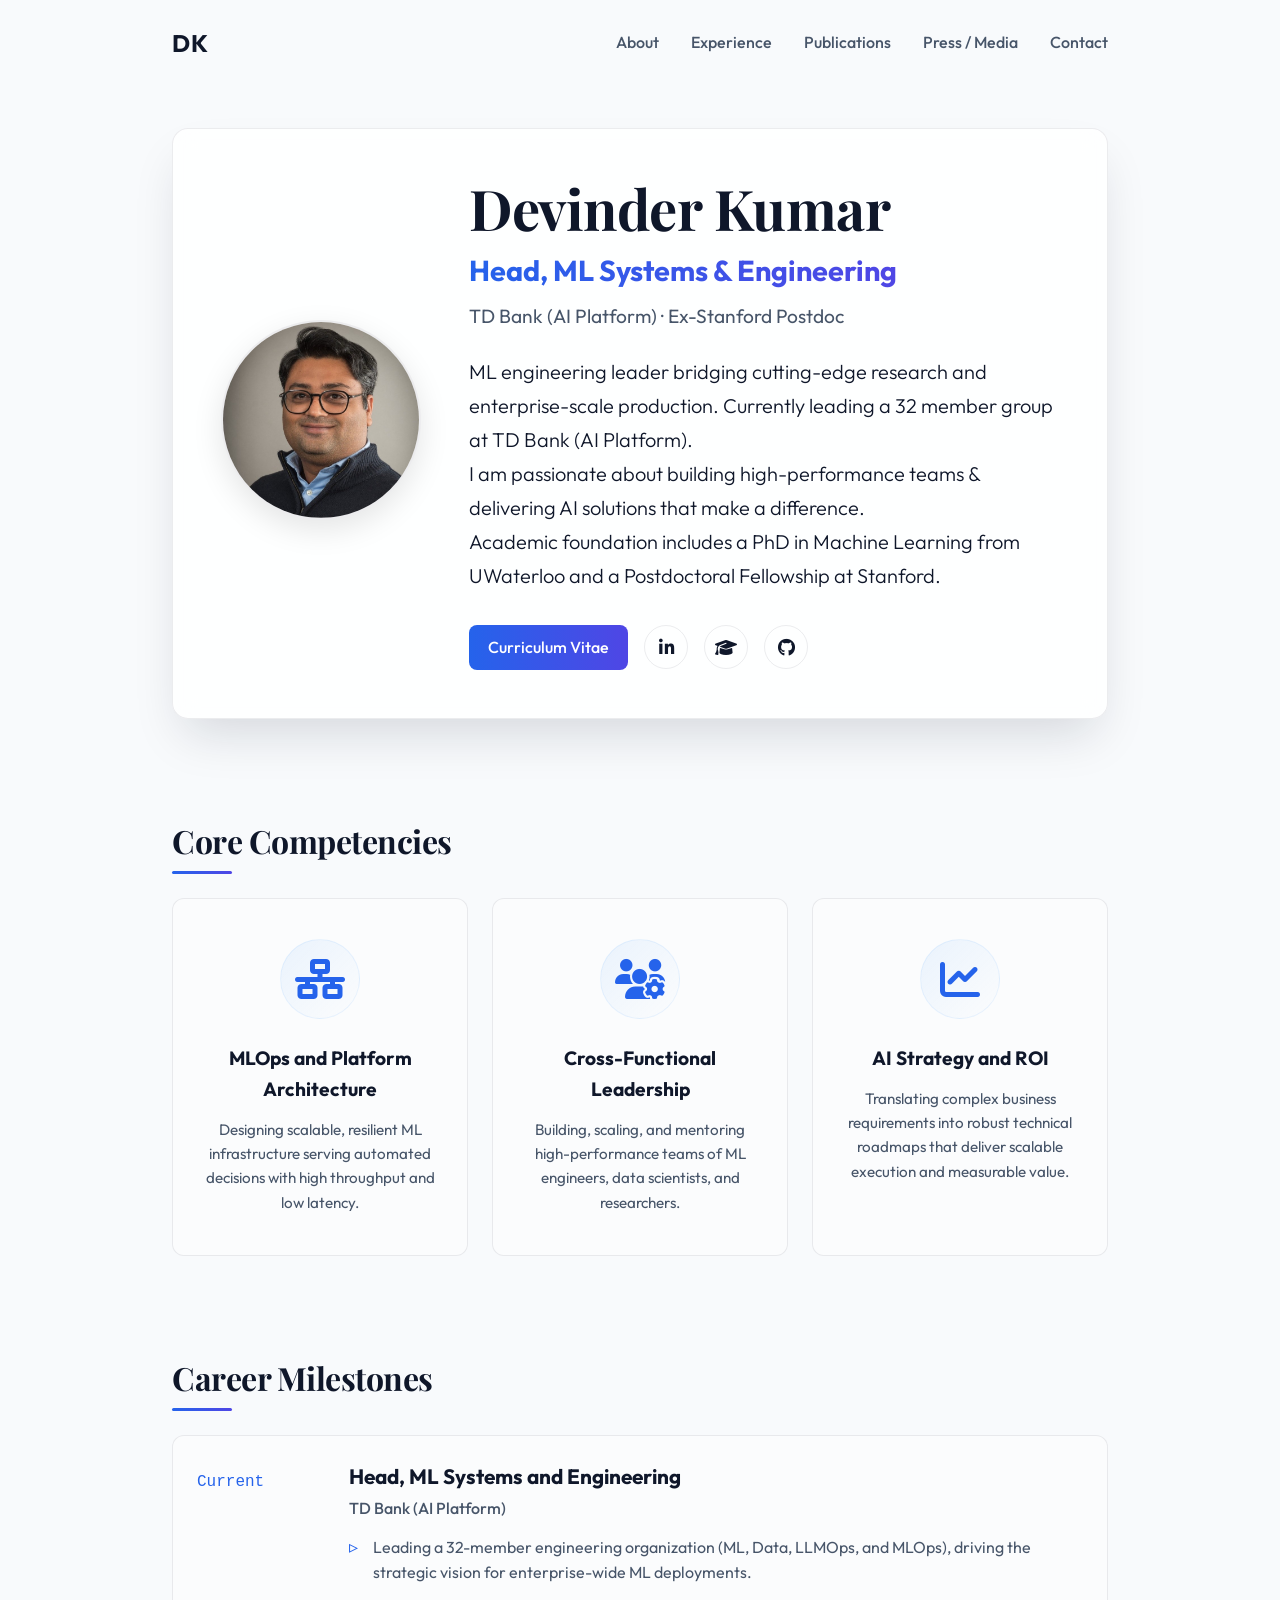
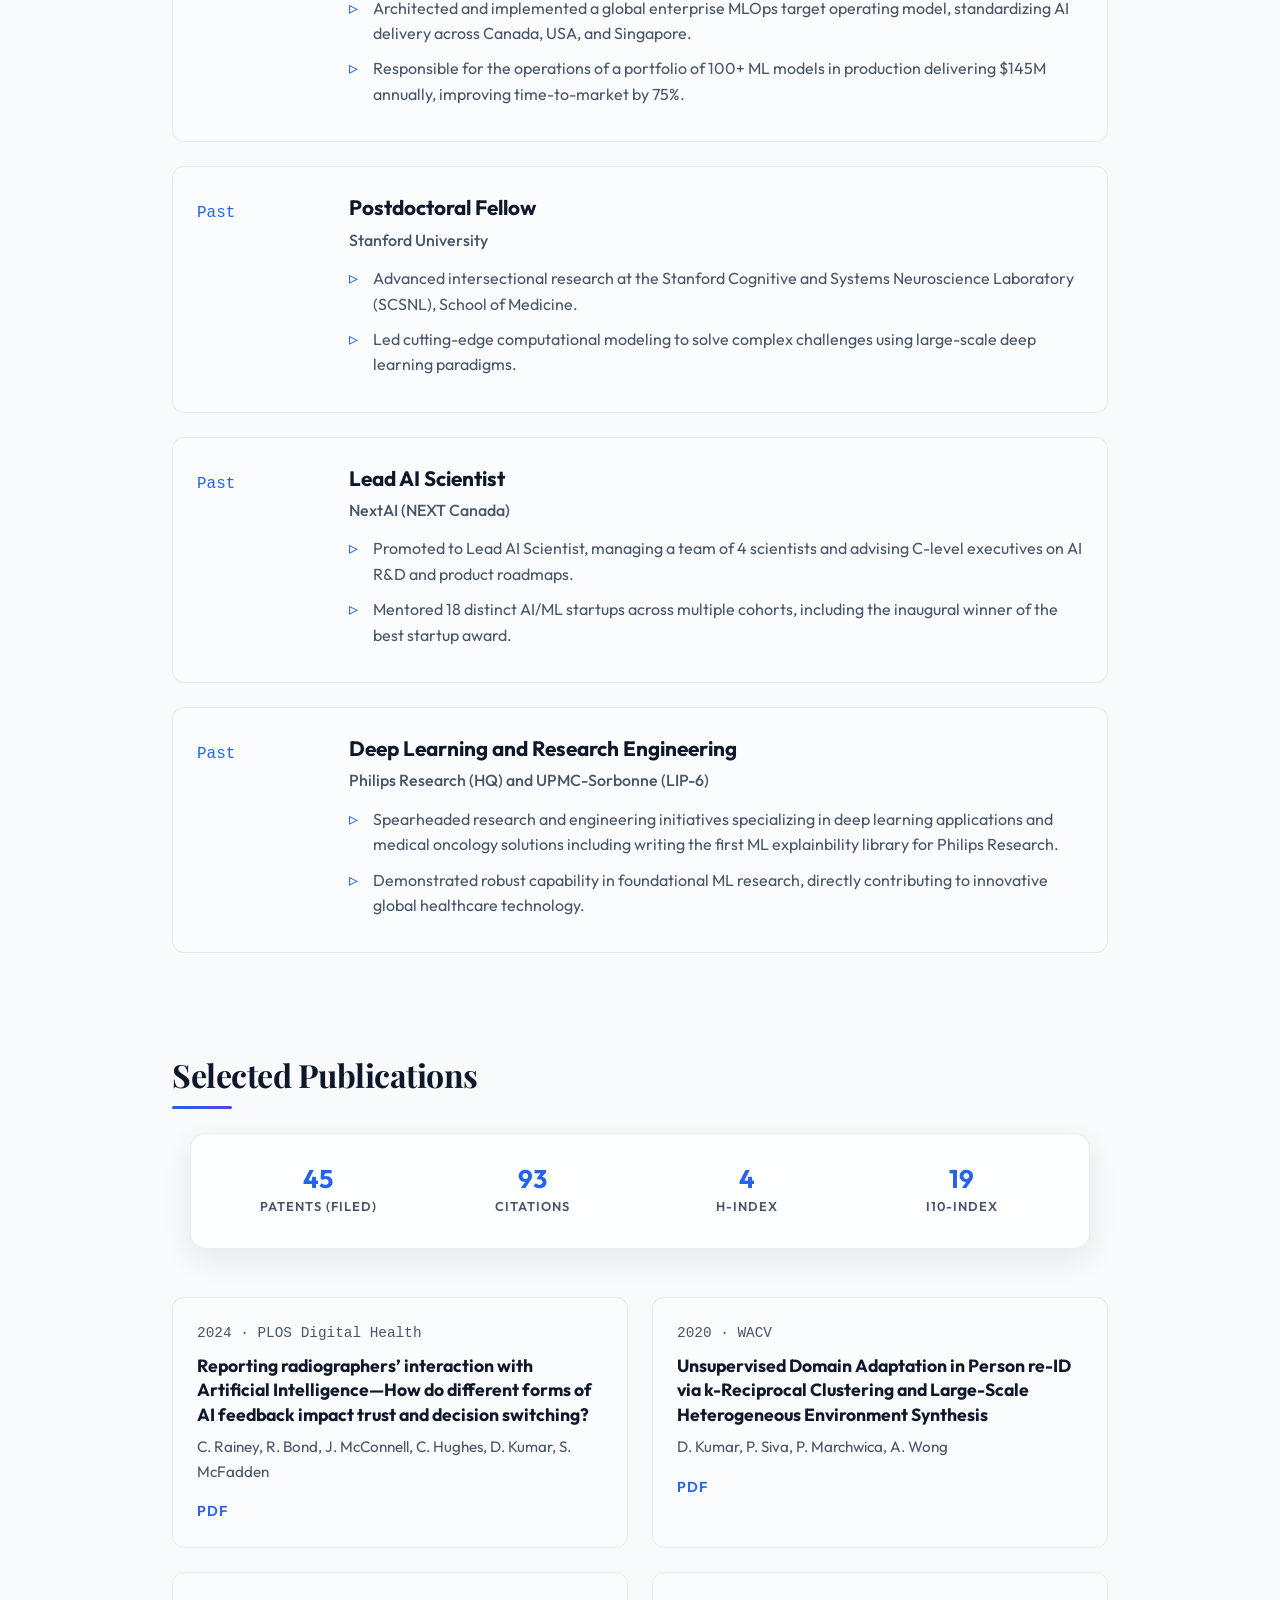
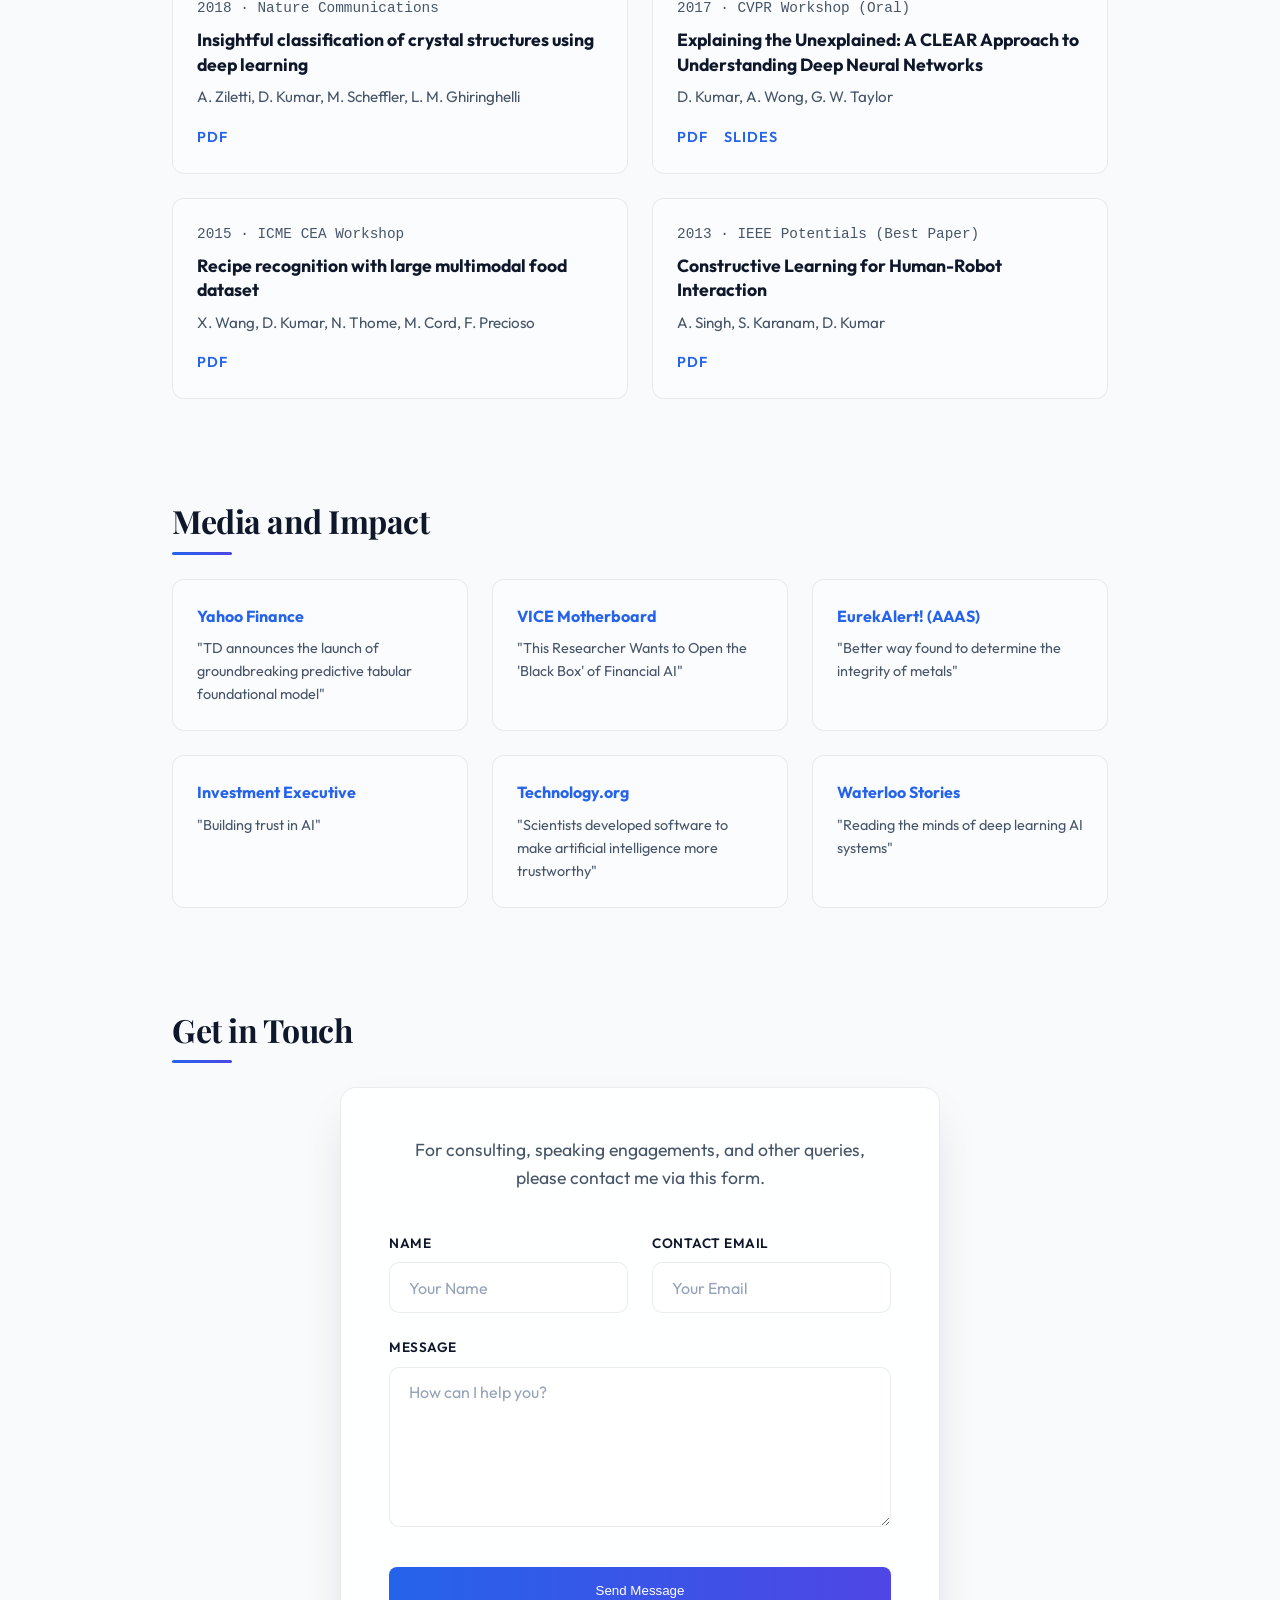
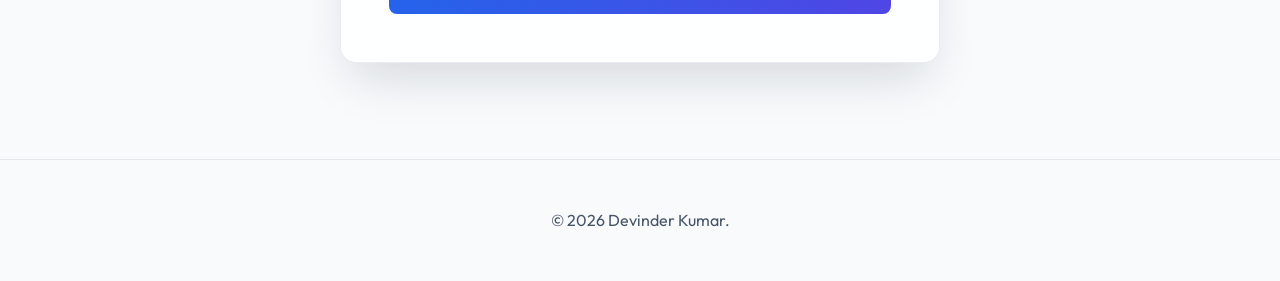
==== index.html @ f3818bca "Automated: Update Google Scholar citations" ====
<!DOCTYPE html>
<html lang="en">

<head>
    <meta charset="utf-8">
    <meta name="viewport" content="width=device-width, initial-scale=1.0">
    <meta http-equiv="Content-Security-Policy" content="upgrade-insecure-requests">
    <meta http-equiv="X-XSS-Protection" content="1; mode=block">
    <meta http-equiv="Strict-Transport-Security" content="max-age=31536000; includeSubDomains; preload">
    <meta http-equiv="X-Content-Type-Options" content="nosniff">

    <title>Devinder Kumar | Head of ML Systems and Engineering</title>
    <meta name="description"
        content="Portfolio of Devinder Kumar, Head of ML Systems and Engineering at TD Bank (AI Platform) and former Stanford Postdoctoral Fellow. Expertise in Deep Learning and Explainable AI.">

    <!-- OpenGraph/SEO -->
    <meta property="og:title" content="Devinder Kumar | AI and ML Systems Executive">
    <meta property="og:description"
        content="Portfolio of Devinder Kumar, Head of ML Systems & Engineering at TD Bank (Layer6).">
    <meta property="og:type" content="website">

    <link rel="preconnect" href="https://fonts.googleapis.com">
    <link rel="preconnect" href="https://fonts.gstatic.com" crossorigin>
    <link
        href="https://fonts.googleapis.com/css2?family=Outfit:wght@300;400;500;600;700&family=Playfair+Display:wght@600;700&display=swap"
        rel="stylesheet">
    <link rel="stylesheet" href="https://cdnjs.cloudflare.com/ajax/libs/font-awesome/6.5.1/css/all.min.css">
    <link rel="stylesheet" href="css/base.css">
    <link rel="shortcut icon" href="favicon.ico">
</head>

<body>
    <nav class="navbar">
        <div class="nav-container">
            <a href="#about" class="nav-logo">DK</a>
            <ul class="nav-links">
                <li><a href="#about">About</a></li>
                <li><a href="#experience">Experience</a></li>
                <li><a href="#publications">Publications</a></li>
                <li><a href="#press">Press / Media</a></li>
                <li><a href="#contact">Contact</a></li>
            </ul>
        </div>
    </nav>

    <main>
        <!-- Hero Section -->
        <section id="about" class="hero-section glass-panel fade-in-up">
            <div class="hero-content">
                <div class="profile-wrapper">
                    <img src="profile_pic.jpeg" alt="Devinder Kumar" class="profile-img">
                </div>
                <div class="hero-text">
                    <h1 class="serif-heading">Devinder Kumar</h1>
                    <h2 class="gradient-text">Head, ML Systems & Engineering</h2>
                    <h3>TD Bank (AI Platform) &middot; Ex-Stanford Postdoc</h3>
                    <p class="bio executive-summary">
                        ML engineering leader bridging cutting-edge research and enterprise-scale production. Currently
                        leading a 32 member group at TD Bank (AI Platform).
                        <br> I am passionate about building high-performance teams & delivering AI solutions that make a
                        difference.
                        <br>
                        Academic foundation includes a PhD in Machine Learning from UWaterloo and a
                        Postdoctoral Fellowship at Stanford.
                    </p>
                    <div class="social-links">
                        <a href="#" onclick="openModal(event)" class="btn btn-primary">Curriculum Vitae</a>
                        <a href="https://www.linkedin.com/in/kumardevinder/" target="_blank"
                            class="btn btn-outline btn-icon" title="LinkedIn" aria-label="LinkedIn">
                            <i class="fab fa-linkedin-in"></i>
                        </a>
                        <a href="https://scholar.google.ca/citations?user=sLVsbB0AAAAJ&hl=en" target="_blank"
                            class="btn btn-outline btn-icon" title="Google Scholar" aria-label="Google Scholar">
                            <i class="fas fa-graduation-cap"></i>
                        </a>
                        <a href="https://github.com/dev4488/" target="_blank" class="btn btn-outline btn-icon"
                            title="GitHub" aria-label="GitHub">
                            <i class="fab fa-github"></i>
                        </a>
                    </div>
                </div>
            </div>
        </section>

        <!-- Core Competencies -->
        <section id="competencies" class="section fade-in-up">
            <h2 class="section-title serif-heading">Core Competencies</h2>
            <div class="competencies-grid">
                <div class="comp-card glass-card hover-lift">
                    <i class="fas fa-network-wired comp-icon"></i>
                    <h3>MLOps and Platform Architecture</h3>
                    <p>Designing scalable, resilient ML infrastructure serving automated decisions with high throughput
                        and low latency.</p>
                </div>
                <div class="comp-card glass-card hover-lift">
                    <i class="fas fa-users-cog comp-icon"></i>
                    <h3>Cross-Functional Leadership</h3>
                    <p>Building, scaling, and mentoring high-performance teams of ML engineers, data scientists, and
                        researchers.</p>
                </div>
                <div class="comp-card glass-card hover-lift">
                    <i class="fas fa-chart-line comp-icon"></i>
                    <h3>AI Strategy and ROI</h3>
                    <p>Translating complex business requirements into robust technical roadmaps that deliver scalable
                        execution and measurable value.</p>
                </div>
            </div>
        </section>

        <!-- Experience -->
        <section id="experience" class="section fade-in-up">
            <h2 class="section-title serif-heading">Career Milestones</h2>
            <div class="timeline">
                <div class="timeline-item glass-card">
                    <div class="timeline-meta">
                        <span class="timeline-date">Current</span>
                    </div>
                    <div class="timeline-content">
                        <h3>Head, ML Systems and Engineering</h3>
                        <h4 class="company-name">TD Bank (AI Platform)</h4>
                        <ul class="impact-list">
                            <li>Leading a 32-member engineering organization (ML, Data, LLMOps, and MLOps), driving the
                                strategic vision for enterprise-wide ML deployments.</li>
                            <li>Architected and implemented a global enterprise MLOps target operating model,
                                standardizing AI delivery across Canada, USA, and Singapore.</li>
                            <li>Responsible for the operations of a portfolio of 100+ ML models in production delivering
                                $145M annually, improving time-to-market by 75%.</li>
                        </ul>
                    </div>
                </div>

                <div class="timeline-item glass-card">
                    <div class="timeline-meta">
                        <span class="timeline-date">Past</span>
                    </div>
                    <div class="timeline-content">
                        <h3>Postdoctoral Fellow</h3>
                        <h4 class="company-name">Stanford University</h4>
                        <ul class="impact-list">
                            <li>Advanced intersectional research at the Stanford Cognitive and Systems Neuroscience
                                Laboratory (SCSNL), School of Medicine.</li>
                            <li>Led cutting-edge computational modeling to solve complex challenges using large-scale
                                deep learning paradigms.</li>
                        </ul>
                    </div>
                </div>

                <div class="timeline-item glass-card">
                    <div class="timeline-meta">
                        <span class="timeline-date">Past</span>
                    </div>
                    <div class="timeline-content">
                        <h3>Lead AI Scientist</h3>
                        <h4 class="company-name">NextAI (NEXT Canada)</h4>
                        <ul class="impact-list">
                            <li>Promoted to Lead AI Scientist, managing a team of 4 scientists and advising C-level
                                executives on AI R&D and product roadmaps.</li>
                            <li>Mentored 18 distinct AI/ML startups across multiple cohorts, including the inaugural
                                winner of the best startup award.</li>
                        </ul>
                    </div>
                </div>

                <div class="timeline-item glass-card">
                    <div class="timeline-meta">
                        <span class="timeline-date">Past</span>
                    </div>
                    <div class="timeline-content">
                        <h3>Deep Learning and Research Engineering</h3>
                        <h4 class="company-name">Philips Research (HQ) and UPMC-Sorbonne (LIP-6)</h4>
                        <ul class="impact-list">
                            <li>Spearheaded research and engineering initiatives specializing in deep learning
                                applications and medical oncology solutions including writing the first ML explainbility
                                library for Philips Research.</li>
                            <li>Demonstrated robust capability in foundational ML research, directly contributing to
                                innovative global healthcare technology.</li>
                        </ul>
                    </div>
                </div>
            </div>
        </section>

        <!-- Publications -->
        <section id="publications" class="section fade-in-up">
            <h2 class="section-title serif-heading">Selected Publications</h2>
            <div class="metrics-bar">
                <div class="metrics-item">
                    <span class="metrics-value">45</span>
                    <span class="metrics-label">Patents (filed)</span>
                </div>
                <div class="metrics-item">
                    <span id="citation-count" class="metrics-value">93</span>
                    <span class="metrics-label">Citations</span>
                </div>
                <div class="metrics-item">
                    <span id="h-index" class="metrics-value">4</span>
                    <span class="metrics-label">H-index</span>
                </div>
                <div class="metrics-item">
                    <span id="i10-index" class="metrics-value">19</span>
                    <span class="metrics-label">i10-index</span>
                </div>
            </div>
            <div class="grid-container">
                <div class="pub-card glass-card hover-lift">
                    <span class="pub-year">2024 &middot; PLOS Digital Health</span>
                    <h3>Reporting radiographers’ interaction with Artificial Intelligence—How do different forms of AI
                        feedback impact trust and decision switching?</h3>
                    <p class="pub-authors">C. Rainey, R. Bond, J. McConnell, C. Hughes, D. Kumar, S. McFadden</p>
                    <div class="pub-links">
                        <a href="https://journals.plos.org/digitalhealth/article?id=10.1371/journal.pdig.0000560"
                            target="_blank">PDF</a>
                    </div>
                </div>

                <div class="pub-card glass-card hover-lift">
                    <span class="pub-year">2020 &middot; WACV</span>
                    <h3>Unsupervised Domain Adaptation in Person re-ID via k-Reciprocal Clustering and Large-Scale
                        Heterogeneous Environment Synthesis</h3>
                    <p class="pub-authors">D. Kumar, P. Siva, P. Marchwica, A. Wong</p>
                    <div class="pub-links">
                        <a href="https://openaccess.thecvf.com/content_WACV_2020/html/Kumar_Unsupervised_Domain_Adaptation_in_Person_re-ID_via_k-Reciprocal_Clustering_and_WACV_2020_paper.html"
                            target="_blank">PDF</a>
                    </div>
                </div>

                <div class="pub-card glass-card hover-lift">
                    <span class="pub-year">2018 &middot; Nature Communications</span>
                    <h3>Insightful classification of crystal structures using deep learning</h3>
                    <p class="pub-authors">A. Ziletti, D. Kumar, M. Scheffler, L. M. Ghiringhelli</p>
                    <div class="pub-links">
                        <a href="https://www.nature.com/articles/s41467-018-05169-6" target="_blank">PDF</a>
                    </div>
                </div>

                <div class="pub-card glass-card hover-lift">
                    <span class="pub-year">2017 &middot; CVPR Workshop (Oral)</span>
                    <h3>Explaining the Unexplained: A CLEAR Approach to Understanding Deep Neural Networks</h3>
                    <p class="pub-authors">D. Kumar, A. Wong, G. W. Taylor</p>
                    <div class="pub-links">
                        <a href="https://arxiv.org/abs/1704.04133" target="_blank">PDF</a>
                        <a href="https://dev4488.github.io/slides/devinder_kumar_CLEAR_map_ecvw_cvprw_2017.pdf"
                            target="_blank">Slides</a>
                    </div>
                </div>

                <div class="pub-card glass-card hover-lift">
                    <span class="pub-year">2015 &middot; ICME CEA Workshop</span>
                    <h3>Recipe recognition with large multimodal food dataset</h3>
                    <p class="pub-authors">X. Wang, D. Kumar, N. Thome, M. Cord, F. Precioso</p>
                    <div class="pub-links">
                        <a href="https://webia.lip6.fr/~cord/pdfs/publis/CordCooking2015icme.pdf"
                            target="_blank">PDF</a>
                    </div>
                </div>

                <div class="pub-card glass-card hover-lift">
                    <span class="pub-year">2013 &middot; IEEE Potentials (Best Paper)</span>
                    <h3>Constructive Learning for Human-Robot Interaction</h3>
                    <p class="pub-authors">A. Singh, S. Karanam, D. Kumar</p>
                    <div class="pub-links">
                        <a href="https://ieeexplore.ieee.org/xpl/articleDetails.jsp?arnumber=6565461"
                            target="_blank">PDF</a>
                    </div>
                </div>
            </div>
        </section>

        <!-- Press Section -->
        <section id="press" class="section fade-in-up">
            <h2 class="section-title serif-heading">Media and Impact</h2>
            <div class="grid-container press-grid">
                <a href="https://finance.yahoo.com/news/td-announces-launch-groundbreaking-predictive-110000202.html"
                    target="_blank" class="press-card glass-card hover-lift">
                    <h4>Yahoo Finance</h4>
                    <p>"TD announces the launch of groundbreaking predictive tabular foundational model"</p>
                </a>
                <a href="https://www.vice.com/en/article/this-researcher-wants-to-open-the-black-box-of-financial-ai/"
                    target="_blank" class="press-card glass-card hover-lift">
                    <h4>VICE Motherboard</h4>
                    <p>"This Researcher Wants to Open the 'Black Box' of Financial AI"</p>
                </a>
                <a href="https://www.eurekalert.org/news-releases/797577" target="_blank"
                    class="press-card glass-card hover-lift">
                    <h4>EurekAlert! (AAAS)</h4>
                    <p>"Better way found to determine the integrity of metals"</p>
                </a>
                <a href="https://www.investmentexecutive.com/news/industry-news/building-trust-in-ai/" target="_blank"
                    class="press-card glass-card hover-lift">
                    <h4>Investment Executive</h4>
                    <p>"Building trust in AI"</p>
                </a>
                <a href="https://www.technology.org/2017/10/07/scientists-developed-software-to-make-artificial-intelligence-systems-more-trustworthy/"
                    target="_blank" class="press-card glass-card hover-lift">
                    <h4>Technology.org</h4>
                    <p>"Scientists developed software to make artificial intelligence more trustworthy"</p>
                </a>
                <a href="https://uwaterloo.ca/stories/reading-minds-deep-learning-ai-systems" target="_blank"
                    class="press-card glass-card hover-lift">
                    <h4>Waterloo Stories</h4>
                    <p>"Reading the minds of deep learning AI systems"</p>
                </a>
            </div>
        </section>

        <!-- Contact Section -->
        <section id="contact" class="section fade-in-up">
            <h2 class="section-title serif-heading">Get in Touch</h2>
            <div class="contact-container glass-panel">
                <p class="contact-text">
                    For consulting, speaking engagements, and other queries, please contact me via this form.
                </p>
                <form action="https://formspree.io/f/mdaplzyn" method="POST" class="contact-form">
                    <div class="form-row">
                        <div class="form-group">
                            <label for="name">Name</label>
                            <input type="text" id="name" name="name" class="form-control" placeholder="Your Name"
                                required>
                        </div>
                        <div class="form-group">
                            <label for="email">Contact Email</label>
                            <input type="email" id="email" name="_replyto" class="form-control" placeholder="Your Email"
                                required>
                        </div>
                    </div>
                    <div class="form-group">
                        <label for="message">Message</label>
                        <textarea id="message" name="message" class="form-control" placeholder="How can I help you?"
                            required></textarea>
                    </div>
                    <button type="submit" class="btn btn-primary"
                        style="width: 100%; padding: 1rem; margin-top: 1rem;">Send
                        Message</button>
                </form>
            </div>
        </section>
    </main>

    <footer>
        <p>&copy; 2026 Devinder Kumar.</p>
    </footer>

    <!-- Analytics & Scripts -->
    <script>
        (function (i, s, o, g, r, a, m) {
            i['GoogleAnalyticsObject'] = r; i[r] = i[r] || function () {
                (i[r].q = i[r].q || []).push(arguments)
            }, i[r].l = 1 * new Date(); a = s.createElement(o),
                m = s.getElementsByTagName(o)[0]; a.async = 1; a.src = g; m.parentNode.insertBefore(a, m)
        })(window, document, 'script', 'https://www.google-analytics.com/analytics.js', 'ga');
        ga('create', 'UA-46434583-1', 'auto');
        ga('send', 'pageview');
    </script>
    <script>
        // Smooth scroll for nav
        document.querySelectorAll('a[href^="#"]').forEach(anchor => {
            anchor.addEventListener('click', function (e) {
                e.preventDefault();
                const targetElement = document.querySelector(this.getAttribute('href'));
                if (targetElement) {
                    const navHeight = document.querySelector('.navbar').offsetHeight;
                    const elementPosition = targetElement.getBoundingClientRect().top;
                    const offsetPosition = elementPosition + window.scrollY - navHeight - 10;

                    window.scrollTo({
                        top: offsetPosition,
                        behavior: 'smooth'
                    });
                }
            });
        });

        // Add scrolled class to navbar
        window.addEventListener('scroll', () => {
            const nav = document.querySelector('.navbar');
            if (window.scrollY > 50) {
                nav.classList.add('scrolled');
            } else {
                nav.classList.remove('scrolled');
            }
        });

        // Intersection Observer for Scroll Animations
        const observerOptions = {
            root: null,
            rootMargin: '0px',
            threshold: 0.15
        };

        const observer = new IntersectionObserver((entries, observer) => {
            entries.forEach(entry => {
                if (entry.isIntersecting) {
                    entry.target.classList.add('visible');
                    // Optional: remove unobserve if you want it to fade in/out repeatedly
                    observer.unobserve(entry.target);
                }
            });
        }, observerOptions);

        document.querySelectorAll('.fade-in-up').forEach(element => {
            observer.observe(element);
        });
    </script>

    <!-- Password Modal -->
    <div id="cvModal" class="modal">
        <div class="modal-content glass-panel">
            <span class="close-btn" onclick="closeModal()">&times;</span>
            <h3 style="margin-bottom: 1rem; font-size: 1.5rem;">Access Curriculum Vitae</h3>
            <p style="margin-bottom: 1.5rem; color: var(--text-secondary);">For resume password, please contact me.</p>
            <input type="password" id="cvPassword" placeholder="Enter Password" class="modal-input"
                onkeypress="handleEnter(event)">
            <p id="errorMessage" class="error-msg"></p>
            <button onclick="verifyPassword()" class="btn btn-primary" style="width: 100%; margin-top: 1rem;">Unlock
                Resume</button>
        </div>
    </div>

    <script>
        // Modal Logic
        const modal = document.getElementById("cvModal");

        function openModal(e) {
            e.preventDefault();
            modal.style.display = "flex";
            document.getElementById("cvPassword").focus();
        }

        function closeModal() {
            modal.style.display = "none";
            document.getElementById("cvPassword").value = "";
            document.getElementById("errorMessage").style.display = "none";
        }

        window.onclick = function (event) {
            if (event.target == modal) {
                closeModal();
            }
        }

        function handleEnter(e) {
            if (e.key === 'Enter') {
                verifyPassword();
            }
        }

        // Extremely simple client-side SHA-256 implementation
        async function sha256(message) {
            const msgBuffer = new TextEncoder().encode(message);
            const hashBuffer = await crypto.subtle.digest('SHA-256', msgBuffer);
            const hashArray = Array.from(new Uint8Array(hashBuffer));
            return hashArray.map(b => b.toString(16).padStart(2, '0')).join('');
        }

        async function verifyPassword() {
            const input = document.getElementById("cvPassword").value;
            const errorMsg = document.getElementById("errorMessage");

            // Expected Hash computed securely
            const expectedHash = "424c667de527f011ebe6893e5ad2770ed337f6d278c1c20f28f1872b1608a0ac";
            const inputHash = await sha256(input);

            if (inputHash === expectedHash) {
                errorMsg.style.display = "none";
                closeModal();
                window.open("8f7d9a2b4c6e1f3.pdf", "_blank");
            } else {
                errorMsg.innerText = "Incorrect Password. Please try again.";
                errorMsg.style.display = "block";
            }
        }
    </script>
</body>

</html>
---- css/base.css ----
/* 
 * Devinder Kumar - 2026 Modern Portfolio CSS
 * Theme: Executive Dark Mode / Glassmorphism
 */

:root {
    --bg-color: #f8fafc;
    --bg-secondary: #ffffff;
    --text-primary: #0f172a;
    --text-secondary: #475569;
    --accent-color: #2563eb;
    --accent-hover: #1d4ed8;
    --gradient-start: #2563eb;
    --gradient-end: #4f46e5;
    --glass-bg: rgba(255, 255, 255, 0.85);
    --glass-border: rgba(15, 23, 42, 0.08);
    --font-family: 'Outfit', -apple-system, BlinkMacSystemFont, "Segoe UI", Roboto, sans-serif;
    --font-serif: 'Playfair Display', Georgia, serif;
    --max-width: 1000px;
}

* {
    margin: 0;
    padding: 0;
    box-sizing: border-box;
}

html {
    scroll-behavior: smooth;
    scroll-padding-top: 100px;
}

body {
    background-color: var(--bg-color);
    color: var(--text-primary);
    font-family: var(--font-family);
    line-height: 1.6;
    overflow-x: hidden;
}

a {
    color: var(--accent-color);
    text-decoration: none;
    transition: color 0.3s ease;
}

a:hover {
    color: var(--accent-hover);
}

/* Navbar */
.navbar {
    position: fixed;
    top: 0;
    width: 100%;
    z-index: 1000;
    padding: 1.5rem 0;
    transition: all 0.3s ease;
    background: transparent;
}

.navbar.scrolled {
    background: var(--glass-bg);
    backdrop-filter: blur(10px);
    -webkit-backdrop-filter: blur(10px);
    border-bottom: 1px solid var(--glass-border);
    padding: 1rem 0;
}

.nav-container {
    max-width: var(--max-width);
    margin: 0 auto;
    padding: 0 2rem;
    display: flex;
    justify-content: space-between;
    align-items: center;
}

.nav-logo {
    font-size: 1.5rem;
    font-weight: 700;
    color: var(--text-primary);
    letter-spacing: 1px;
}

.nav-links {
    list-style: none;
    display: flex;
    gap: 2rem;
}

.nav-links a {
    color: var(--text-secondary);
    font-weight: 500;
}

.nav-links a:hover {
    color: var(--text-primary);
}

/* Main Layout */
main {
    max-width: var(--max-width);
    margin: 0 auto;
    padding: 0 2rem;
}

/* Utility Classes */
.glass-panel {
    background: var(--glass-bg);
    backdrop-filter: blur(12px);
    border: 1px solid var(--glass-border);
    border-radius: 16px;
    padding: 3rem;
}

.glass-card {
    background: rgba(15, 23, 42, 0.03);
    border: 1px solid var(--glass-border);
    border-radius: 12px;
    padding: 1.5rem;
    transition: transform 0.3s ease, border-color 0.3s ease, background 0.3s ease;
}

.hover-lift:hover {
    transform: translateY(-5px);
    border-color: rgba(15, 23, 42, 0.15);
    background: rgba(15, 23, 42, 0.05);
}

.gradient-text {
    background: linear-gradient(90deg, var(--gradient-start), var(--gradient-end));
    -webkit-background-clip: text;
    background-clip: text;
    -webkit-text-fill-color: transparent;
    display: inline-block;
}

/* Hero Section */
.hero-section {
    margin-top: 8rem;
    margin-bottom: 6rem;
}

.hero-content {
    display: flex;
    align-items: center;
    gap: 3rem;
}

.profile-wrapper {
    flex-shrink: 0;
}

.profile-img {
    width: 200px;
    height: 200px;
    border-radius: 50%;
    object-fit: contain;
    border: 2px solid var(--glass-border);
    box-shadow: 0 10px 30px rgba(0, 0, 0, 0.1);
    background-color: #fff;
}

.hero-text h1 {
    font-size: 3.5rem;
    font-weight: 700;
    margin-bottom: 0.5rem;
    line-height: 1.1;
}

.hero-text h2 {
    font-size: 1.8rem;
    margin-bottom: 0.5rem;
}

.hero-text h3 {
    font-size: 1.2rem;
    color: var(--text-secondary);
    font-weight: 400;
    margin-bottom: 1.5rem;
}

.bio {
    color: var(--text-secondary);
    margin-bottom: 1rem;
    font-size: 1.1rem;
}

/* Buttons */
.social-links {
    margin-top: 2rem;
    display: flex;
    gap: 1rem;
    flex-wrap: wrap;
}

.btn {
    padding: 0.6rem 1.2rem;
    border-radius: 8px;
    font-weight: 500;
    transition: all 0.3s ease;
    cursor: pointer;
    text-align: center;
}

.btn-primary {
    background: linear-gradient(90deg, var(--gradient-start), var(--gradient-end));
    color: #fff;
    border: none;
}

.btn-primary:hover {
    opacity: 0.9;
    color: #fff;
    transform: translateY(-2px);
    box-shadow: 0 5px 15px rgba(59, 130, 246, 0.3);
}

.btn-outline {
    background: transparent;
    color: var(--text-primary);
    border: 1px solid var(--glass-border);
}

.btn-outline:hover {
    background: rgba(15, 23, 42, 0.05);
    border-color: rgba(15, 23, 42, 0.2);
    color: var(--text-primary);
}

.btn-icon {
    width: 44px;
    height: 44px;
    display: flex;
    align-items: center;
    justify-content: center;
    border-radius: 50%;
    padding: 0;
    font-size: 1.1rem;
    flex-shrink: 0;
}

.btn-icon i {
    transition: transform 0.3s ease;
}

.btn-icon:hover i {
    transform: scale(1.1);
}

/* Sections */
.section {
    margin-bottom: 6rem;
}

.section-title {
    font-size: 2rem;
    margin-bottom: 2rem;
    position: relative;
    display: inline-block;
}

.section-title::after {
    content: '';
    position: absolute;
    bottom: -8px;
    left: 0;
    width: 60px;
    height: 3px;
    background: linear-gradient(90deg, var(--gradient-start), var(--gradient-end));
    border-radius: 2px;
}

/* Timeline */
.timeline {
    display: flex;
    flex-direction: column;
    gap: 1.5rem;
}

.timeline-item {
    display: flex;
    gap: 2rem;
}

.timeline-meta {
    width: 120px;
    flex-shrink: 0;
    padding-top: 0.5rem;
}

.timeline-date {
    color: var(--accent-color);
    font-family: monospace;
    font-size: 1rem;
}

.timeline-content h3 {
    font-size: 1.3rem;
    margin-bottom: 0.2rem;
}

.company-name {
    color: var(--text-secondary);
    font-size: 1rem;
    font-weight: 500;
    margin-bottom: 0.8rem;
}

/* Grids */
.grid-container {
    display: grid;
    grid-template-columns: repeat(auto-fill, minmax(300px, 1fr));
    gap: 1.5rem;
}

/* Publications */
.metrics-bar {
    display: flex;
    justify-content: space-around;
    align-items: center;
    gap: 1.5rem;
    margin: 0 auto 3rem auto;
    padding: 2rem;
    flex-wrap: wrap;
    text-align: center;
    max-width: 900px;
    background: var(--glass-bg);
    backdrop-filter: blur(10px);
    -webkit-backdrop-filter: blur(10px);
    border: 1px solid var(--glass-border);
    border-radius: 16px;
    box-shadow: 0 10px 30px rgba(15, 23, 42, 0.08);
}

.metrics-item {
    display: flex;
    flex-direction: column;
    gap: 0.3rem;
    min-width: 120px;
}

.metrics-value {
    font-size: 1.6rem;
    font-weight: 700;
    color: var(--accent-color);
    line-height: 1;
}

.metrics-label {
    font-size: 0.8rem;
    color: var(--text-secondary);
    text-transform: uppercase;
    letter-spacing: 1px;
    font-weight: 600;
}

.pub-year {
    display: block;
    color: var(--text-secondary);
    font-size: 0.9rem;
    font-family: monospace;
    margin-bottom: 0.5rem;
}

.pub-card h3 {
    font-size: 1.1rem;
    margin-bottom: 0.5rem;
    line-height: 1.4;
}

.pub-authors {
    color: var(--text-secondary);
    font-size: 0.95rem;
    margin-bottom: 1rem;
}

.pub-links {
    display: flex;
    gap: 1rem;
}

.pub-links a {
    font-size: 0.9rem;
    text-transform: uppercase;
    letter-spacing: 1px;
    font-weight: 600;
}

/* Press Grid */
.press-grid {
    grid-template-columns: repeat(auto-fill, minmax(220px, 1fr));
}

.press-card h4 {
    color: var(--accent-color);
    margin-bottom: 0.5rem;
}

.press-card p {
    font-size: 0.9rem;
    color: var(--text-secondary);
}

/* Footer */
footer {
    text-align: center;
    padding: 3rem 0;
    border-top: 1px solid var(--glass-border);
    margin-top: 4rem;
    color: var(--text-secondary);
}

/* Responsive */
@media (max-width: 768px) {
    .nav-links {
        display: none;
    }

    .hero-content {
        flex-direction: column;
        text-align: center;
    }

    .social-links {
        justify-content: center;
    }

    .timeline-item {
        flex-direction: column;
        gap: 0.5rem;
    }

    .timeline-meta {
        padding-top: 0;
    }
}

/* Modal Styling */
.modal {
    display: none;
    position: fixed;
    z-index: 2000;
    left: 0;
    top: 0;
    width: 100%;
    height: 100%;
    background-color: rgba(15, 23, 42, 0.5);
    backdrop-filter: blur(4px);
    -webkit-backdrop-filter: blur(4px);
    justify-content: center;
    align-items: center;
}

.modal-content {
    background: var(--bg-secondary);
    padding: 2.5rem;
    border-radius: 16px;
    width: 90%;
    max-width: 400px;
    position: relative;
    text-align: center;
    box-shadow: 0 25px 50px -12px rgba(0, 0, 0, 0.25);
    border: 1px solid var(--glass-border);
}

.close-btn {
    position: absolute;
    top: 1rem;
    right: 1.5rem;
    color: var(--text-secondary);
    font-size: 2rem;
    font-weight: bold;
    cursor: pointer;
    transition: color 0.2s;
}

.close-btn:hover {
    color: var(--text-primary);
}

.modal-input {
    width: 100%;
    padding: 0.8rem 1rem;
    border: 1px solid rgba(15, 23, 42, 0.15);
    border-radius: 8px;
    font-family: var(--font-family);
    font-size: 1rem;
    background: var(--bg-color);
    color: var(--text-primary);
    outline: none;
    transition: border-color 0.2s;
}

.modal-input:focus {
    border-color: var(--accent-color);
}

.error-msg {
    color: #e11d48;
    font-size: 0.9rem;
    margin-top: 0.5rem;
    display: none;
    text-align: left;
}

/* Executive Portfolio Enhancements */
.serif-heading {
    font-family: var(--font-serif);
    letter-spacing: -0.5px;
}

.executive-summary {
    font-size: 1.25rem;
    font-weight: 300;
    color: var(--text-primary);
    line-height: 1.7;
    margin-bottom: 1.5rem;
}

.impact-list {
    list-style: none;
    margin-top: 0.8rem;
    padding-left: 0;
}

.impact-list li {
    position: relative;
    padding-left: 1.5rem;
    margin-bottom: 0.6rem;
    color: var(--text-secondary);
    font-size: 1rem;
}

.impact-list li::before {
    content: "▹";
    position: absolute;
    left: 0;
    color: var(--accent-color);
    font-size: 1.1rem;
    top: -2px;
}

.competencies-grid {
    display: grid;
    grid-template-columns: repeat(auto-fit, minmax(280px, 1fr));
    gap: 1.5rem;
}

.comp-card {
    text-align: center;
    padding: 2.5rem 1.5rem;
}

.comp-icon {
    font-size: 2.5rem;
    color: var(--accent-color);
    margin-bottom: 1.5rem;
    background: linear-gradient(135deg, rgba(88, 166, 255, 0.1), transparent);
    width: 80px;
    height: 80px;
    line-height: 80px;
    border-radius: 50%;
    display: inline-flex;
    justify-content: center;
    align-items: center;
    border: 1px solid rgba(88, 166, 255, 0.1);
}

.comp-card h3 {
    font-size: 1.2rem;
    margin-bottom: 0.8rem;
    color: var(--text-primary);
}

.comp-card p {
    color: var(--text-secondary);
    font-size: 0.95rem;
}

/* Scroll Animations */
.fade-in-up {
    opacity: 0;
    transform: translateY(30px);
    transition: opacity 0.8s ease-out, transform 0.8s ease-out;
}

.fade-in-up.visible {
    opacity: 1;
    transform: translateY(0);
}

/* Refined Light Mode Adjustments */
.glass-panel {
    box-shadow: 0 25px 50px -12px rgba(15, 23, 42, 0.15);
}

.metrics-bar {
    box-shadow: 0 10px 30px rgba(15, 23, 42, 0.08);
}

.profile-img {
    border-color: var(--glass-border);
    background-color: var(--bg-secondary);
}

.glass-card {
    background: rgba(255, 255, 255, 0.4);
}

.glass-card:hover {
    background: rgba(255, 255, 255, 0.9);
    border-color: rgba(15, 23, 42, 0.2);
    box-shadow: 0 10px 25px rgba(15, 23, 42, 0.05);
}

/* Contact Section */
.contact-container {
    max-width: 600px;
    margin: 0 auto;
}

.contact-text {
    text-align: center;
    margin-bottom: 2.5rem;
    color: var(--text-secondary);
    font-size: 1.1rem;
}

.contact-form {
    display: flex;
    flex-direction: column;
    gap: 1.5rem;
}

.form-row {
    display: grid;
    grid-template-columns: 1fr 1fr;
    gap: 1.5rem;
}

.form-group {
    display: flex;
    flex-direction: column;
    gap: 0.5rem;
}

.form-group label {
    font-weight: 600;
    font-size: 0.85rem;
    color: var(--text-primary);
    text-transform: uppercase;
    letter-spacing: 0.5px;
}

.form-control {
    width: 100%;
    padding: 0.9rem 1.2rem;
    border: 1px solid var(--glass-border);
    border-radius: 10px;
    background: rgba(255, 255, 255, 0.5);
    font-family: var(--font-family);
    font-size: 1rem;
    transition: all 0.3s ease;
    outline: none;
    color: var(--text-primary);
}

.form-control:focus {
    border-color: var(--accent-color);
    background: #fff;
    box-shadow: 0 0 0 4px rgba(37, 99, 235, 0.08);
}

.form-control::placeholder {
    color: #94a3b8;
}

textarea.form-control {
    min-height: 160px;
    resize: vertical;
}

@media (max-width: 640px) {
    .form-row {
        grid-template-columns: 1fr;
    }
}
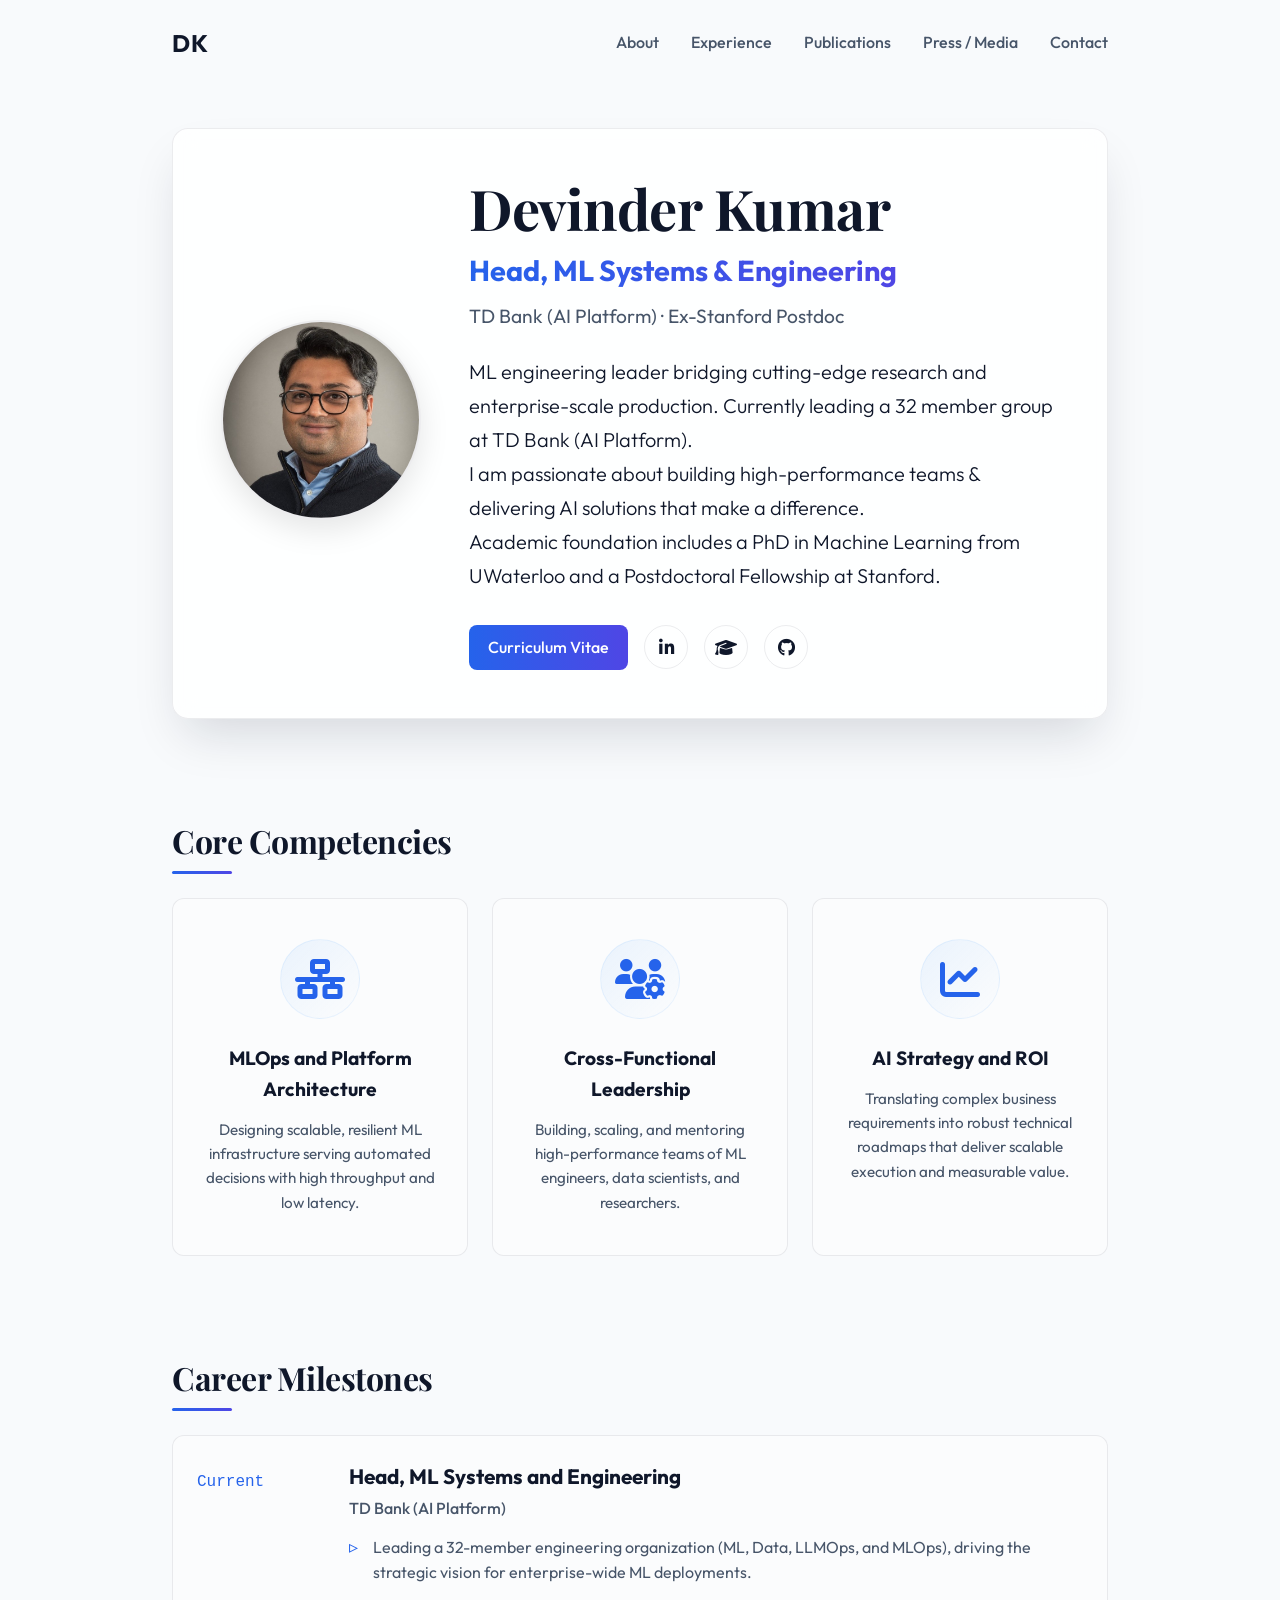
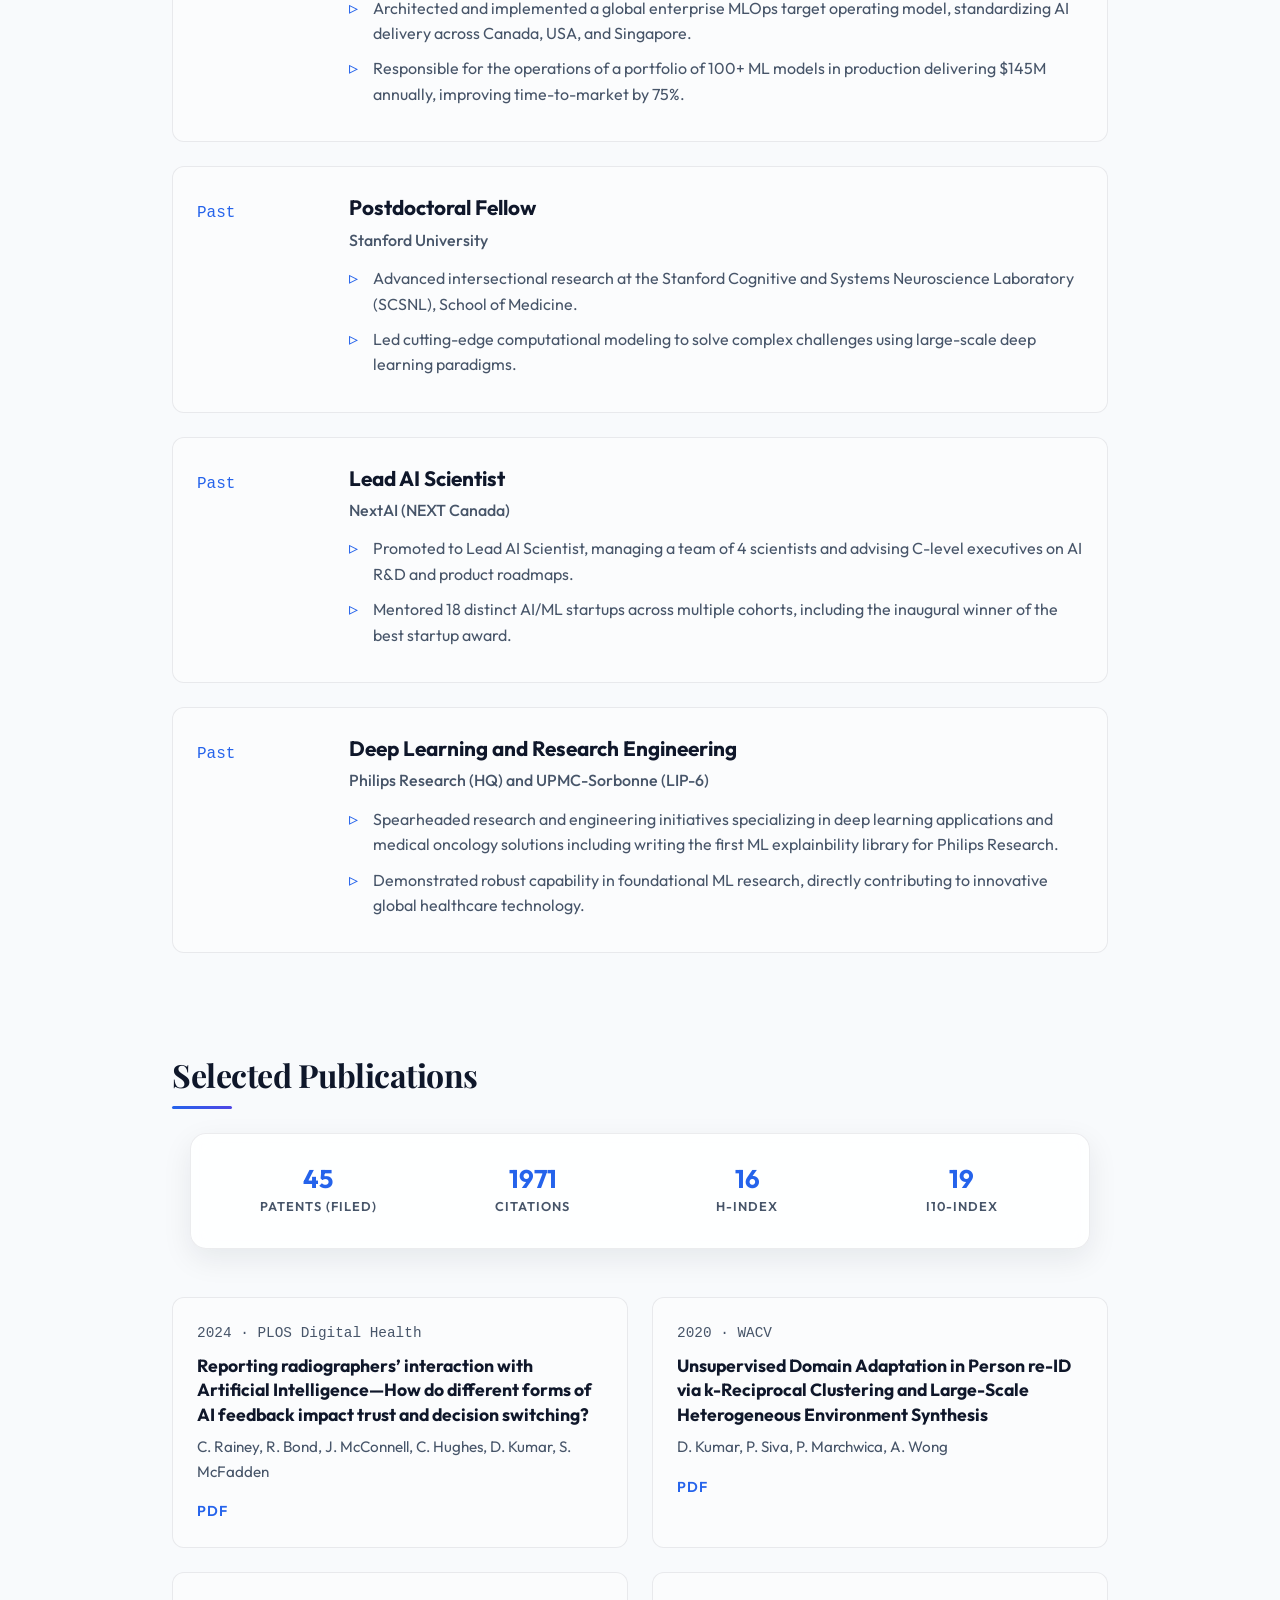
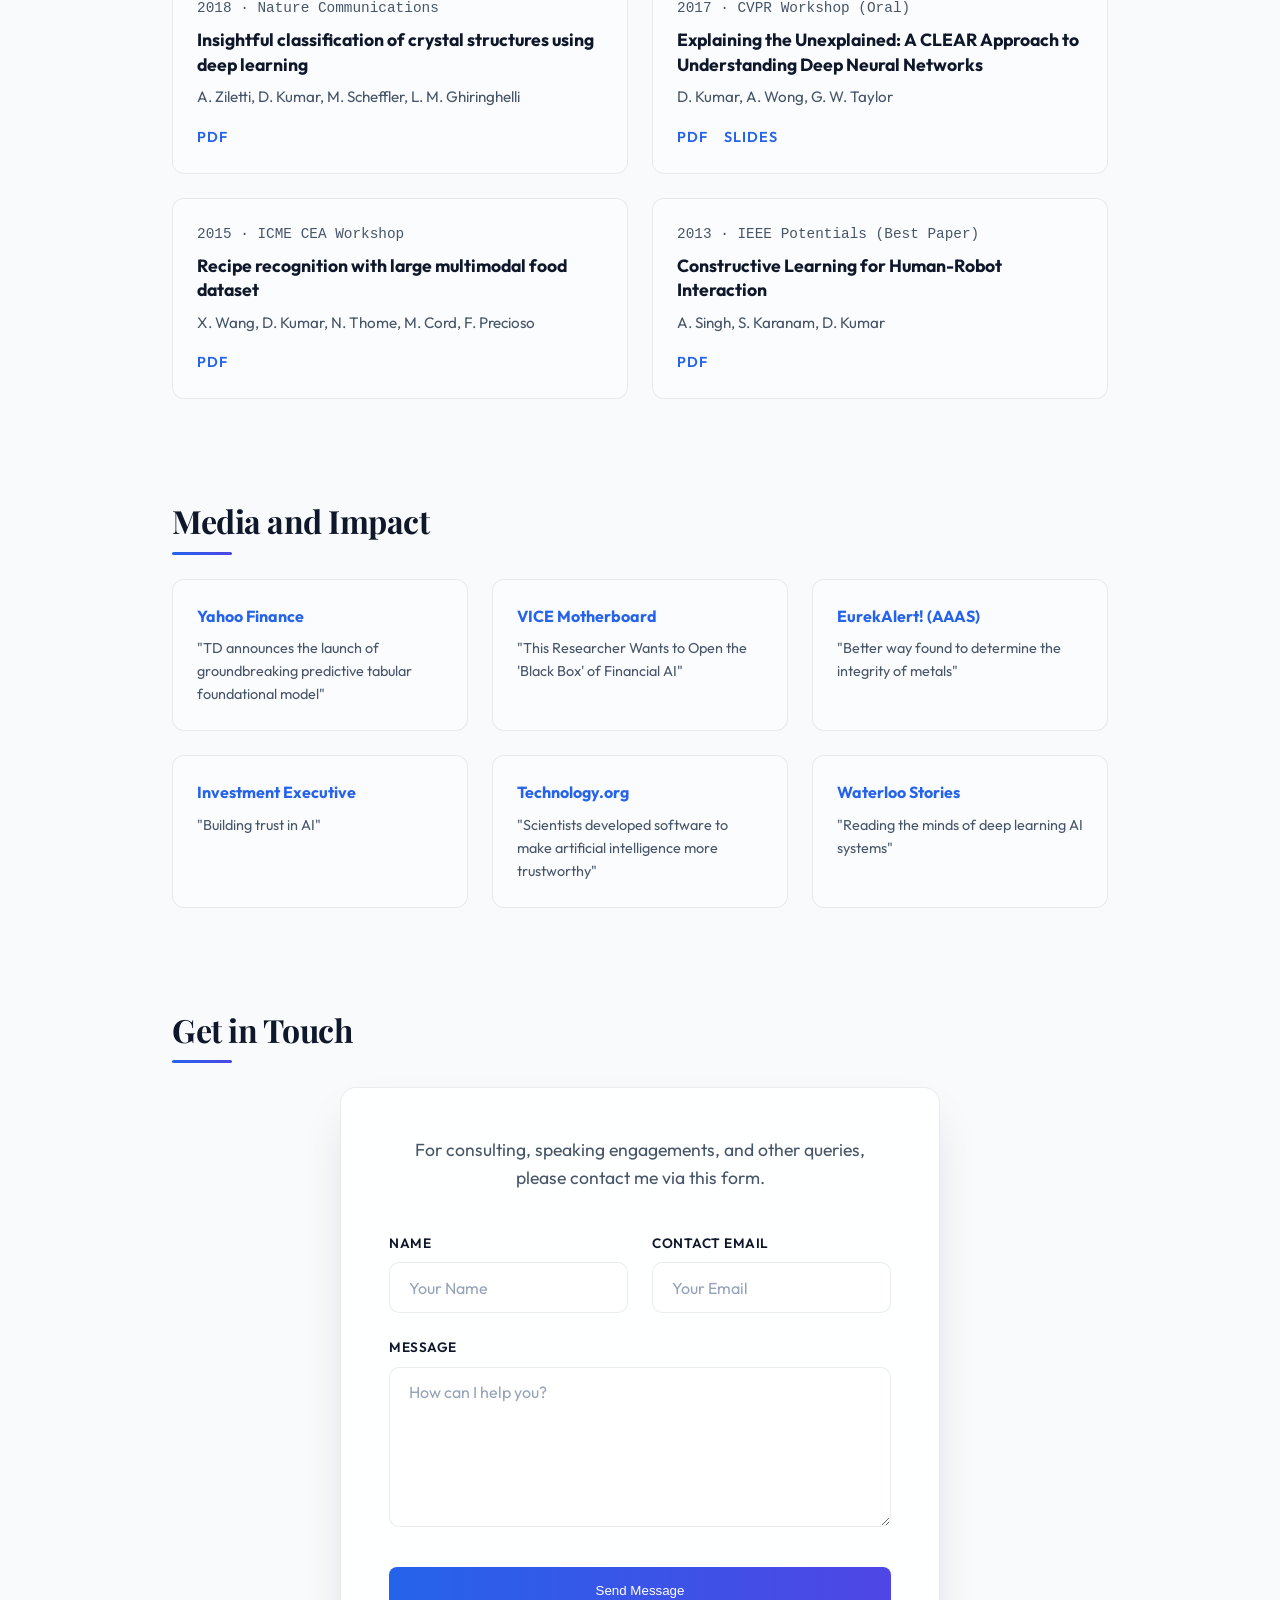
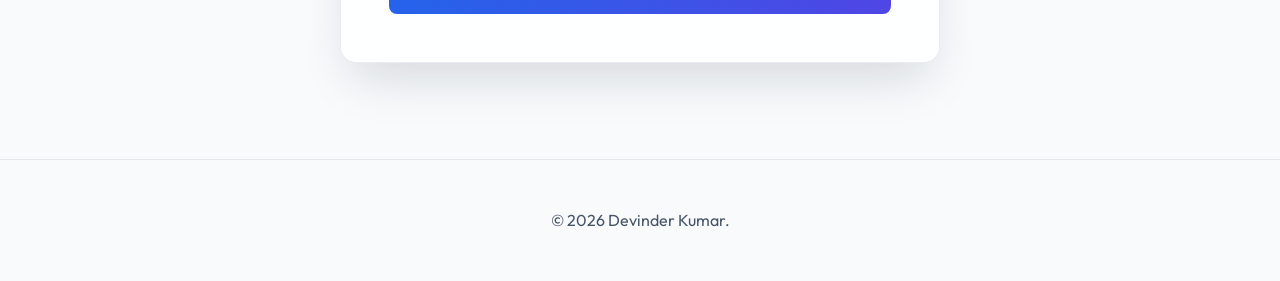
==== commit 280f4952: "Update index.html" ====
--- a/index.html
+++ b/index.html
@@ -189,11 +189,11 @@
                     <span class="metrics-label">Patents (filed)</span>
                 </div>
                 <div class="metrics-item">
-                    <span id="citation-count" class="metrics-value">93</span>
+                    <span id="citation-count" class="metrics-value">1971</span>
                     <span class="metrics-label">Citations</span>
                 </div>
                 <div class="metrics-item">
-                    <span id="h-index" class="metrics-value">4</span>
+                    <span id="h-index" class="metrics-value">16</span>
                     <span class="metrics-label">H-index</span>
                 </div>
                 <div class="metrics-item">
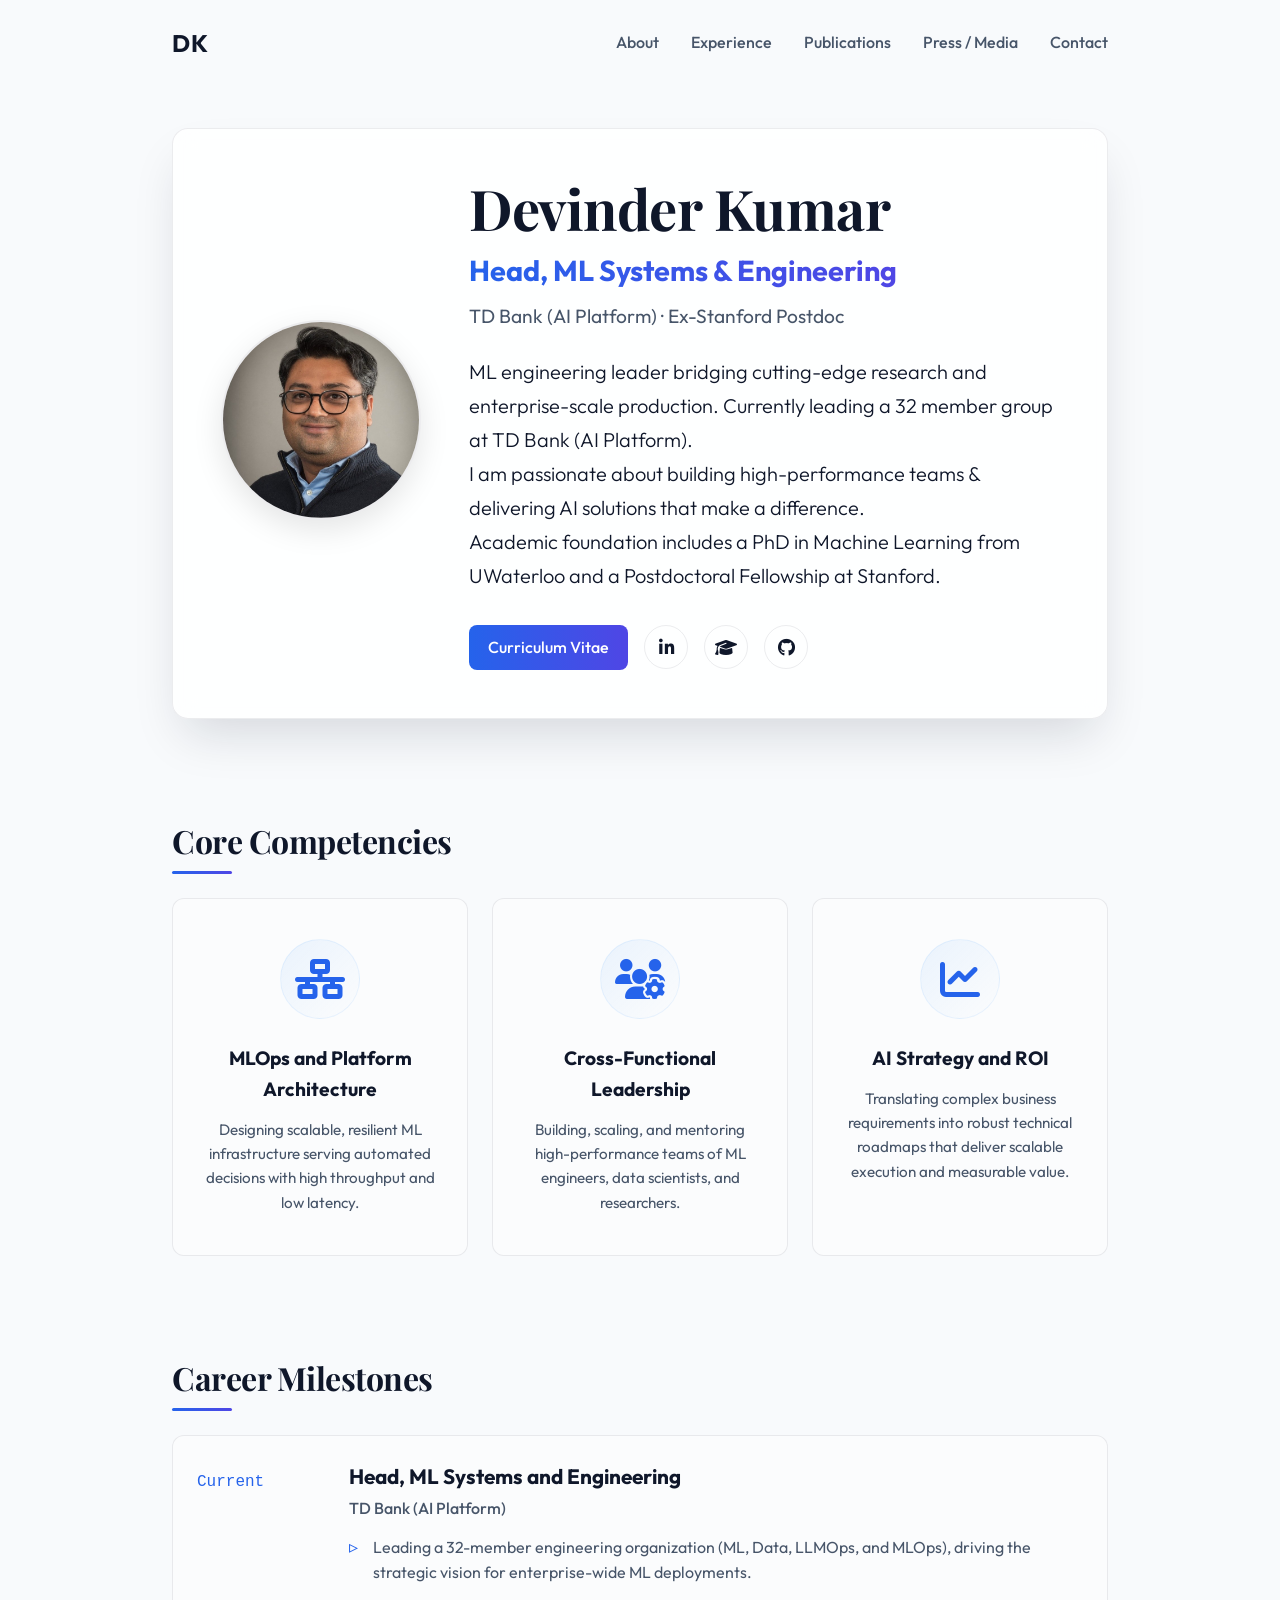
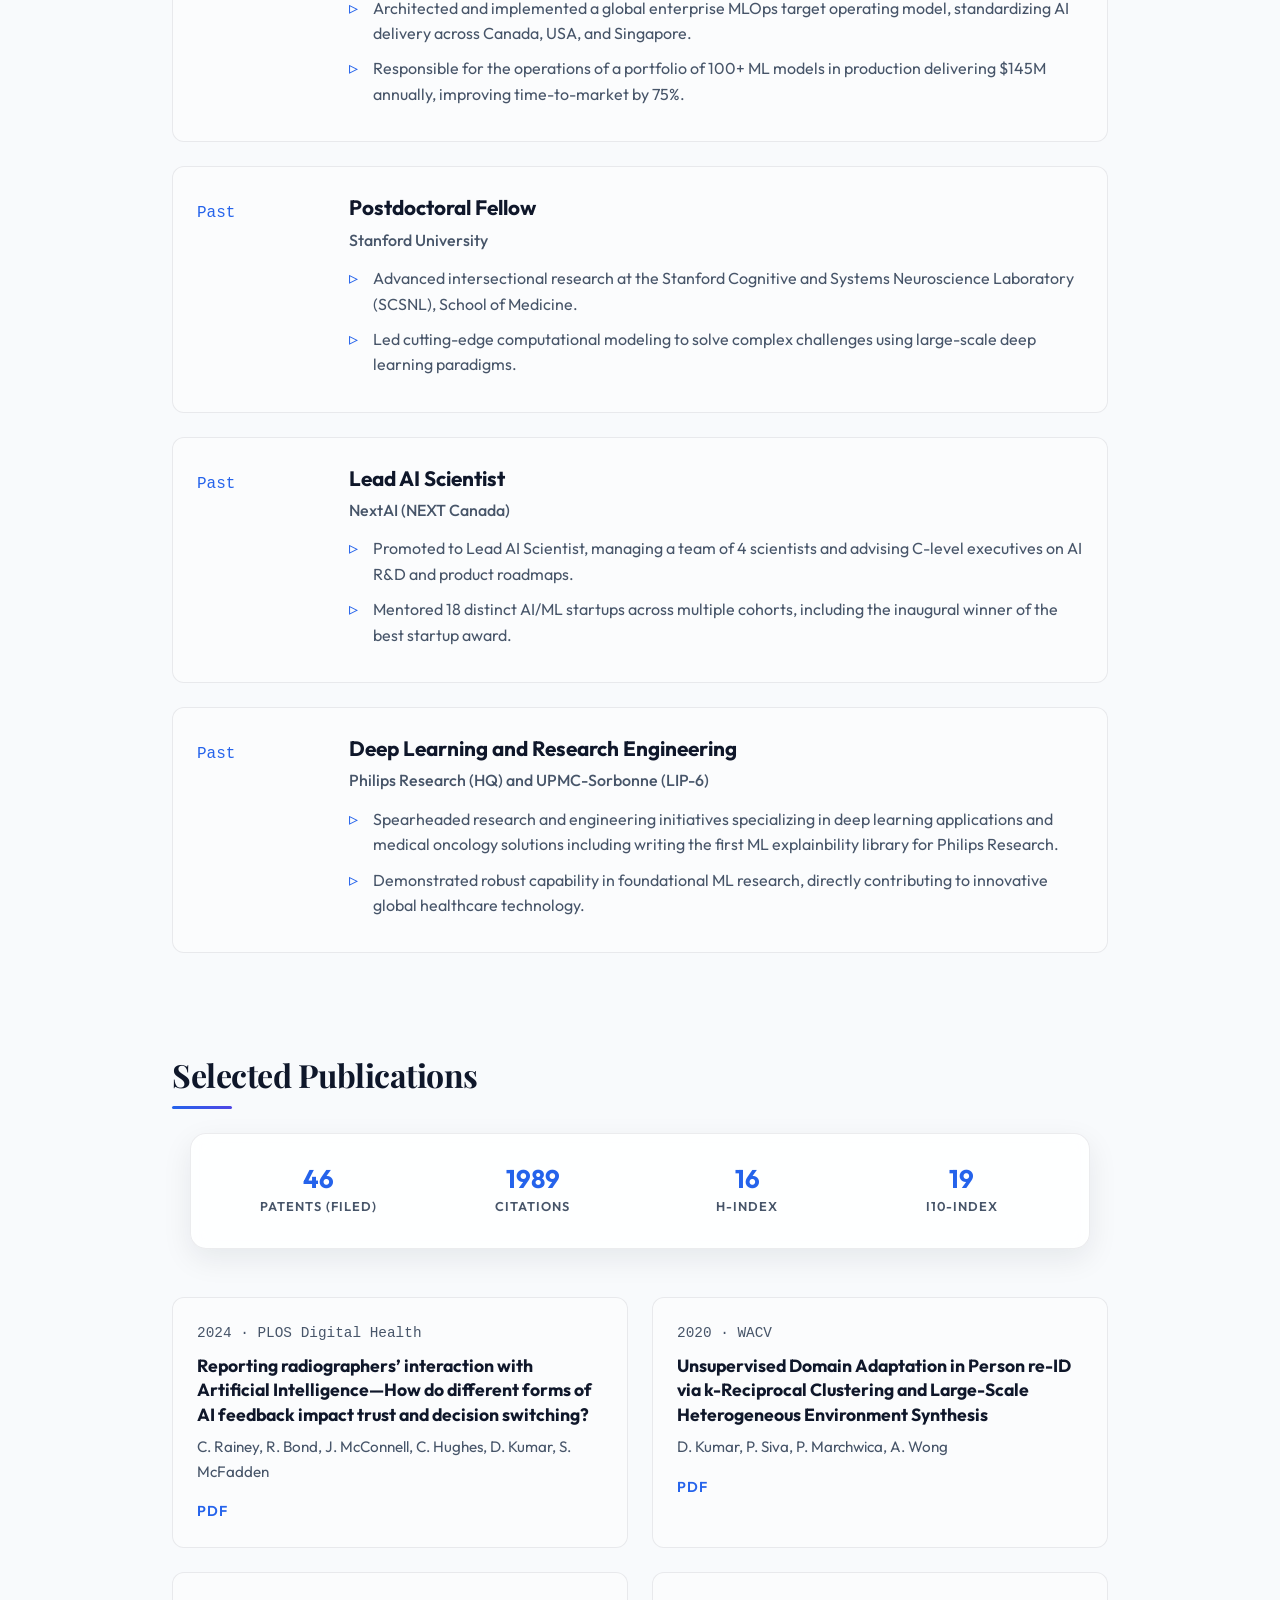
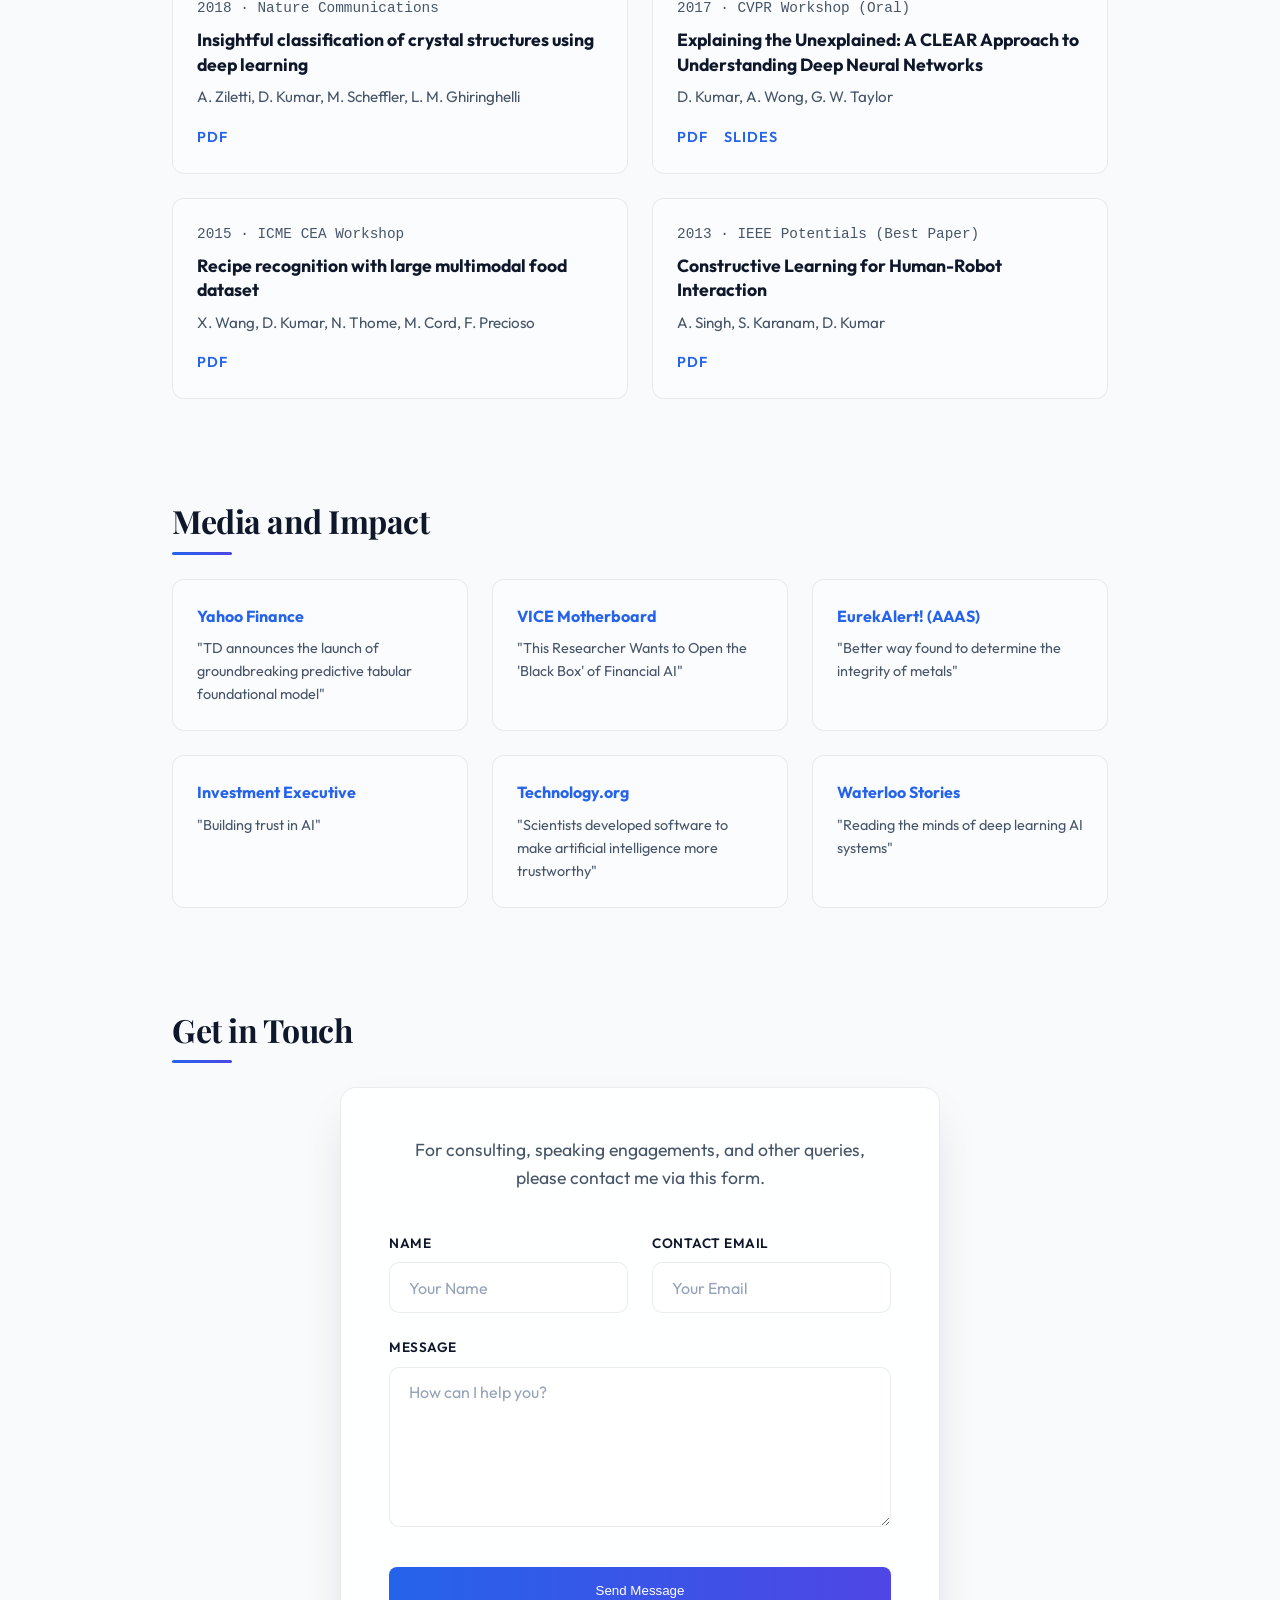
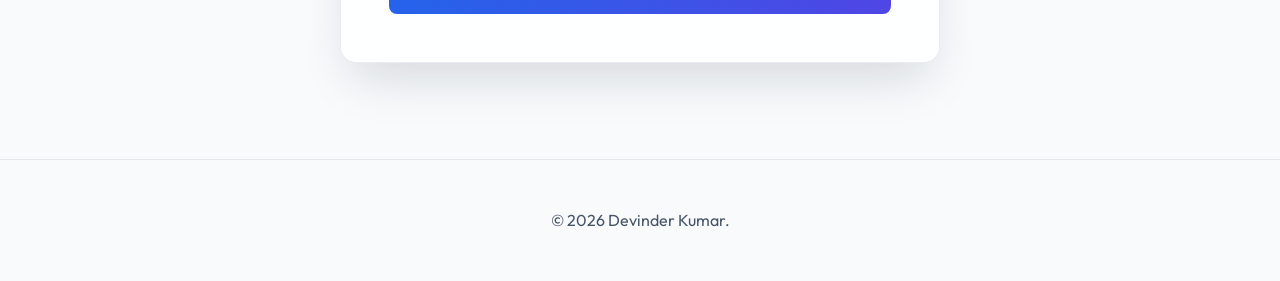
==== commit 95f0f34a: "Update index.html" ====
--- a/index.html
+++ b/index.html
@@ -185,11 +185,11 @@
             <h2 class="section-title serif-heading">Selected Publications</h2>
             <div class="metrics-bar">
                 <div class="metrics-item">
-                    <span class="metrics-value">45</span>
+                    <span class="metrics-value">46</span>
                     <span class="metrics-label">Patents (filed)</span>
                 </div>
                 <div class="metrics-item">
-                    <span id="citation-count" class="metrics-value">1971</span>
+                    <span id="citation-count" class="metrics-value">1989</span>
                     <span class="metrics-label">Citations</span>
                 </div>
                 <div class="metrics-item">
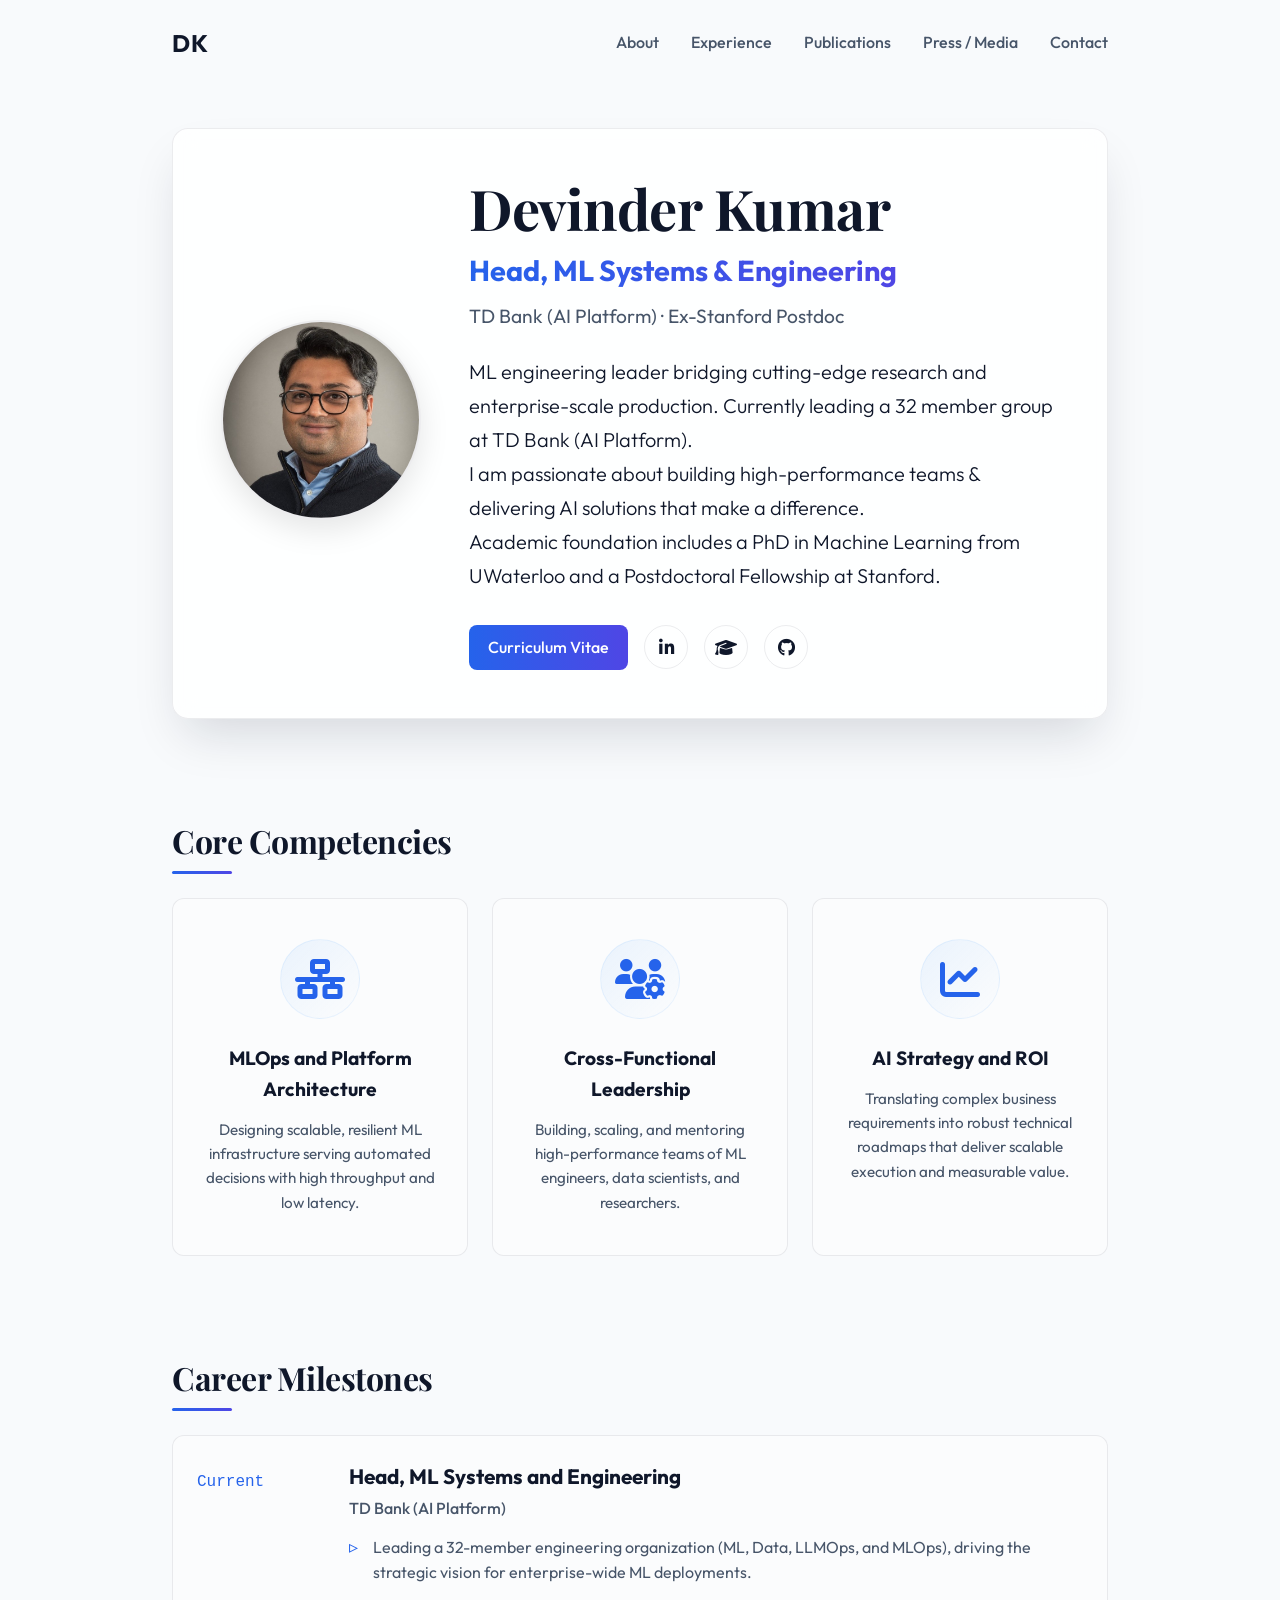
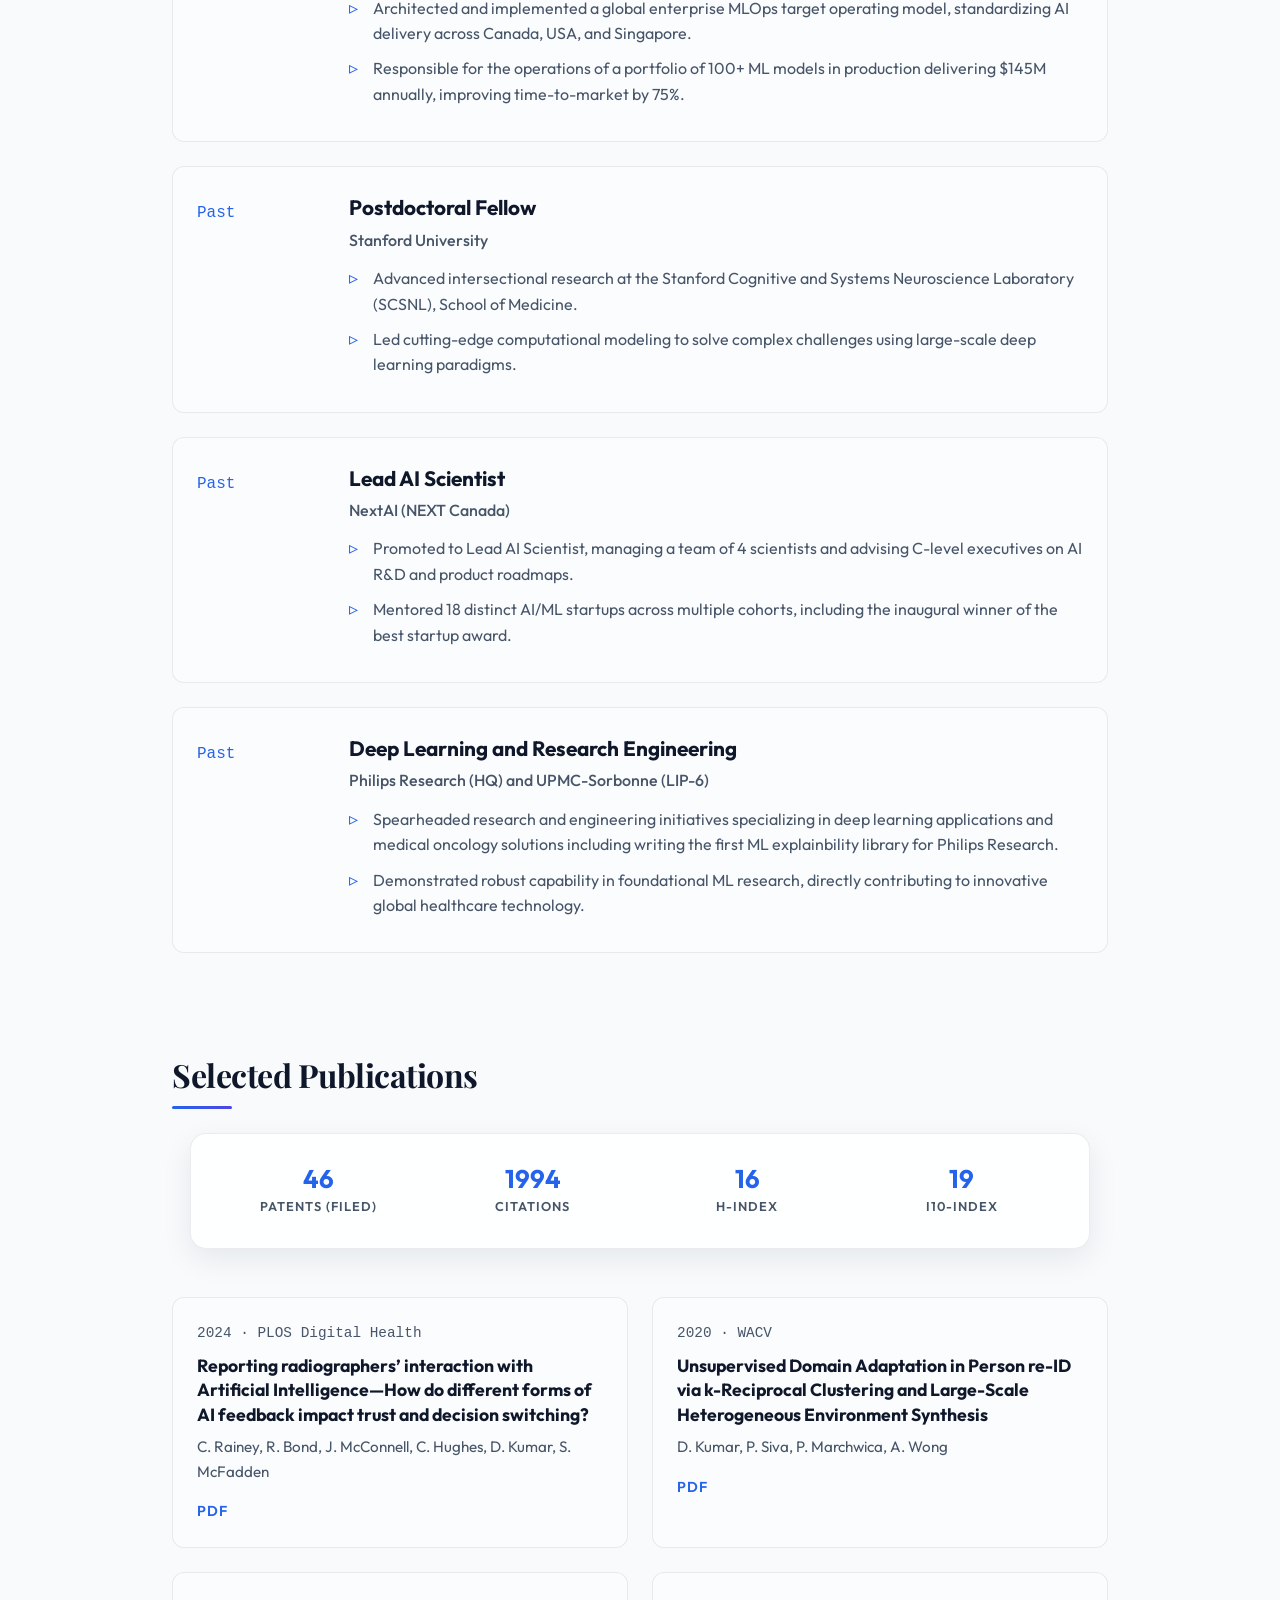
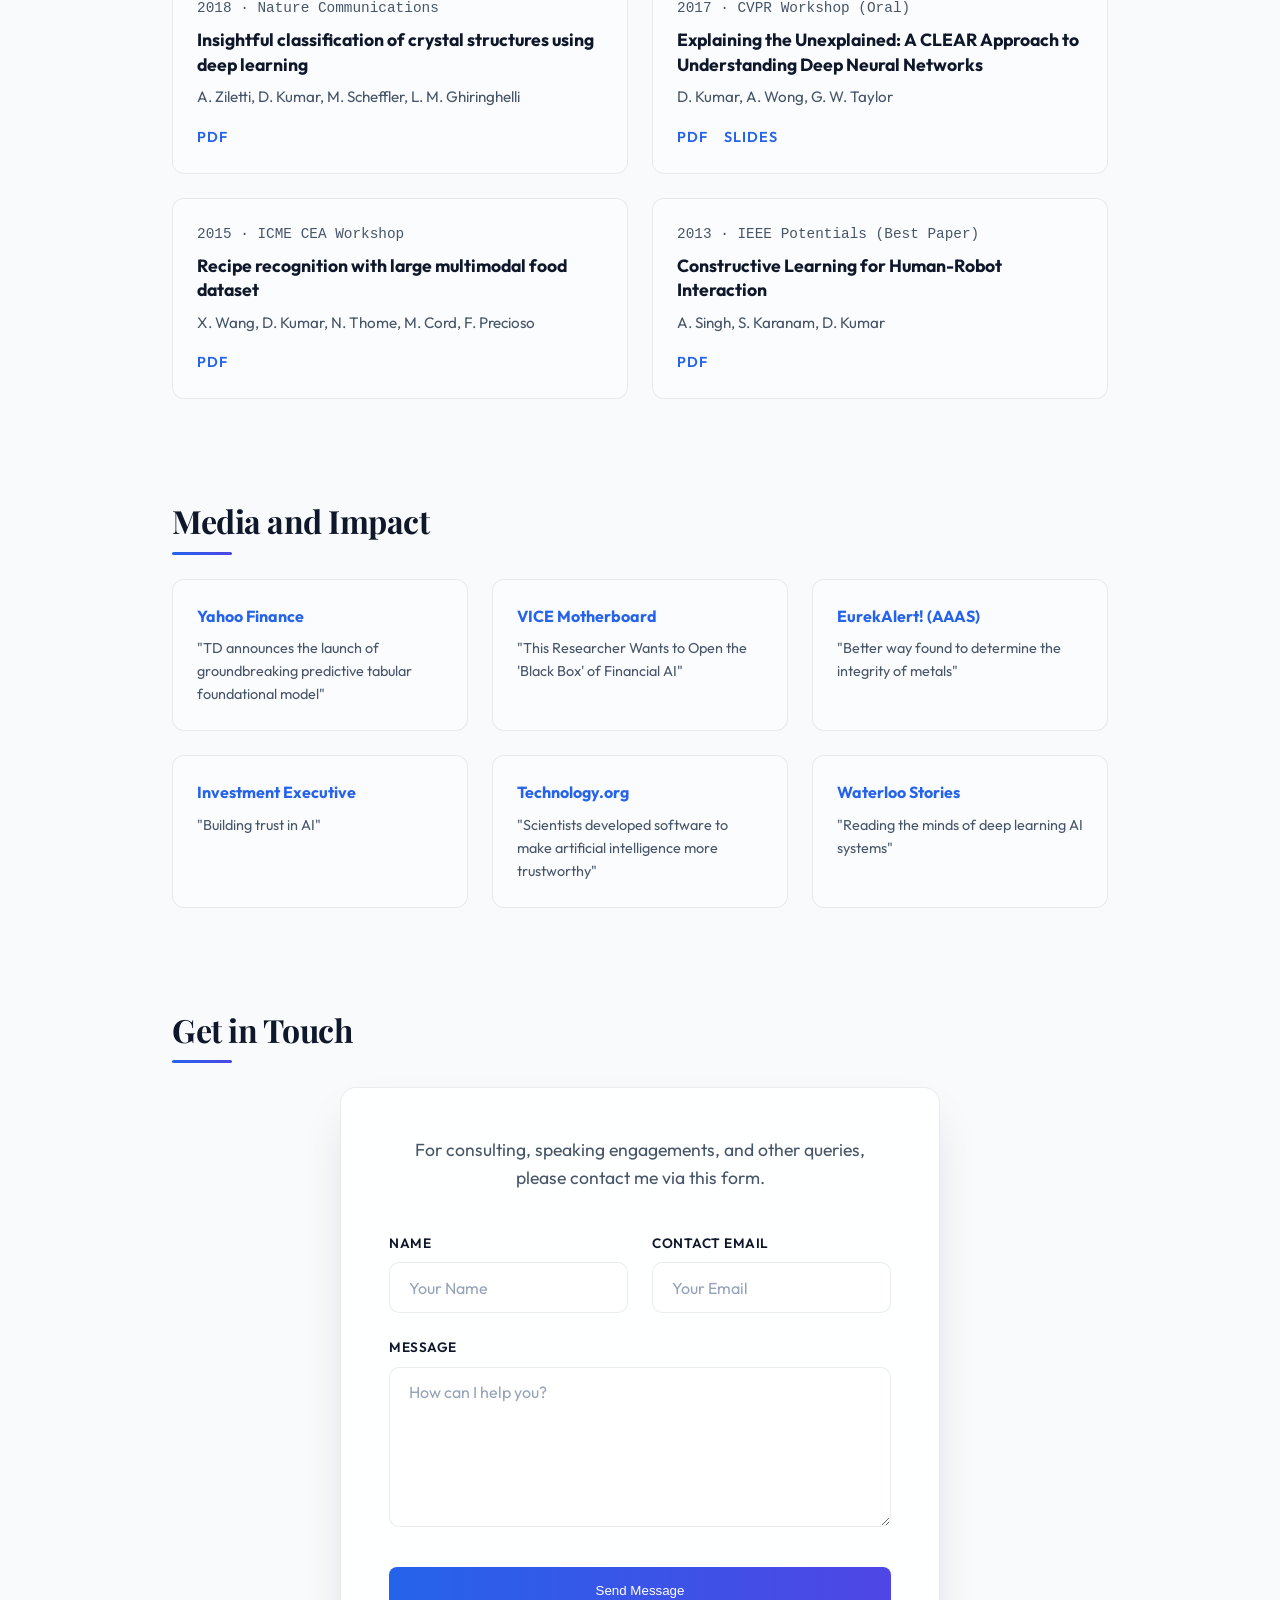
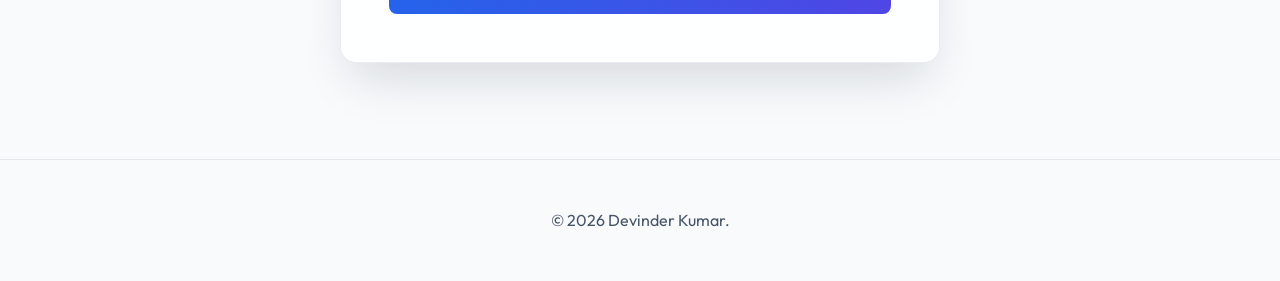
==== commit 13d5e672: "Update citation count from 1989 to 1994" ====
--- a/index.html
+++ b/index.html
@@ -189,7 +189,7 @@
                     <span class="metrics-label">Patents (filed)</span>
                 </div>
                 <div class="metrics-item">
-                    <span id="citation-count" class="metrics-value">1989</span>
+                    <span id="citation-count" class="metrics-value">1994</span>
                     <span class="metrics-label">Citations</span>
                 </div>
                 <div class="metrics-item">
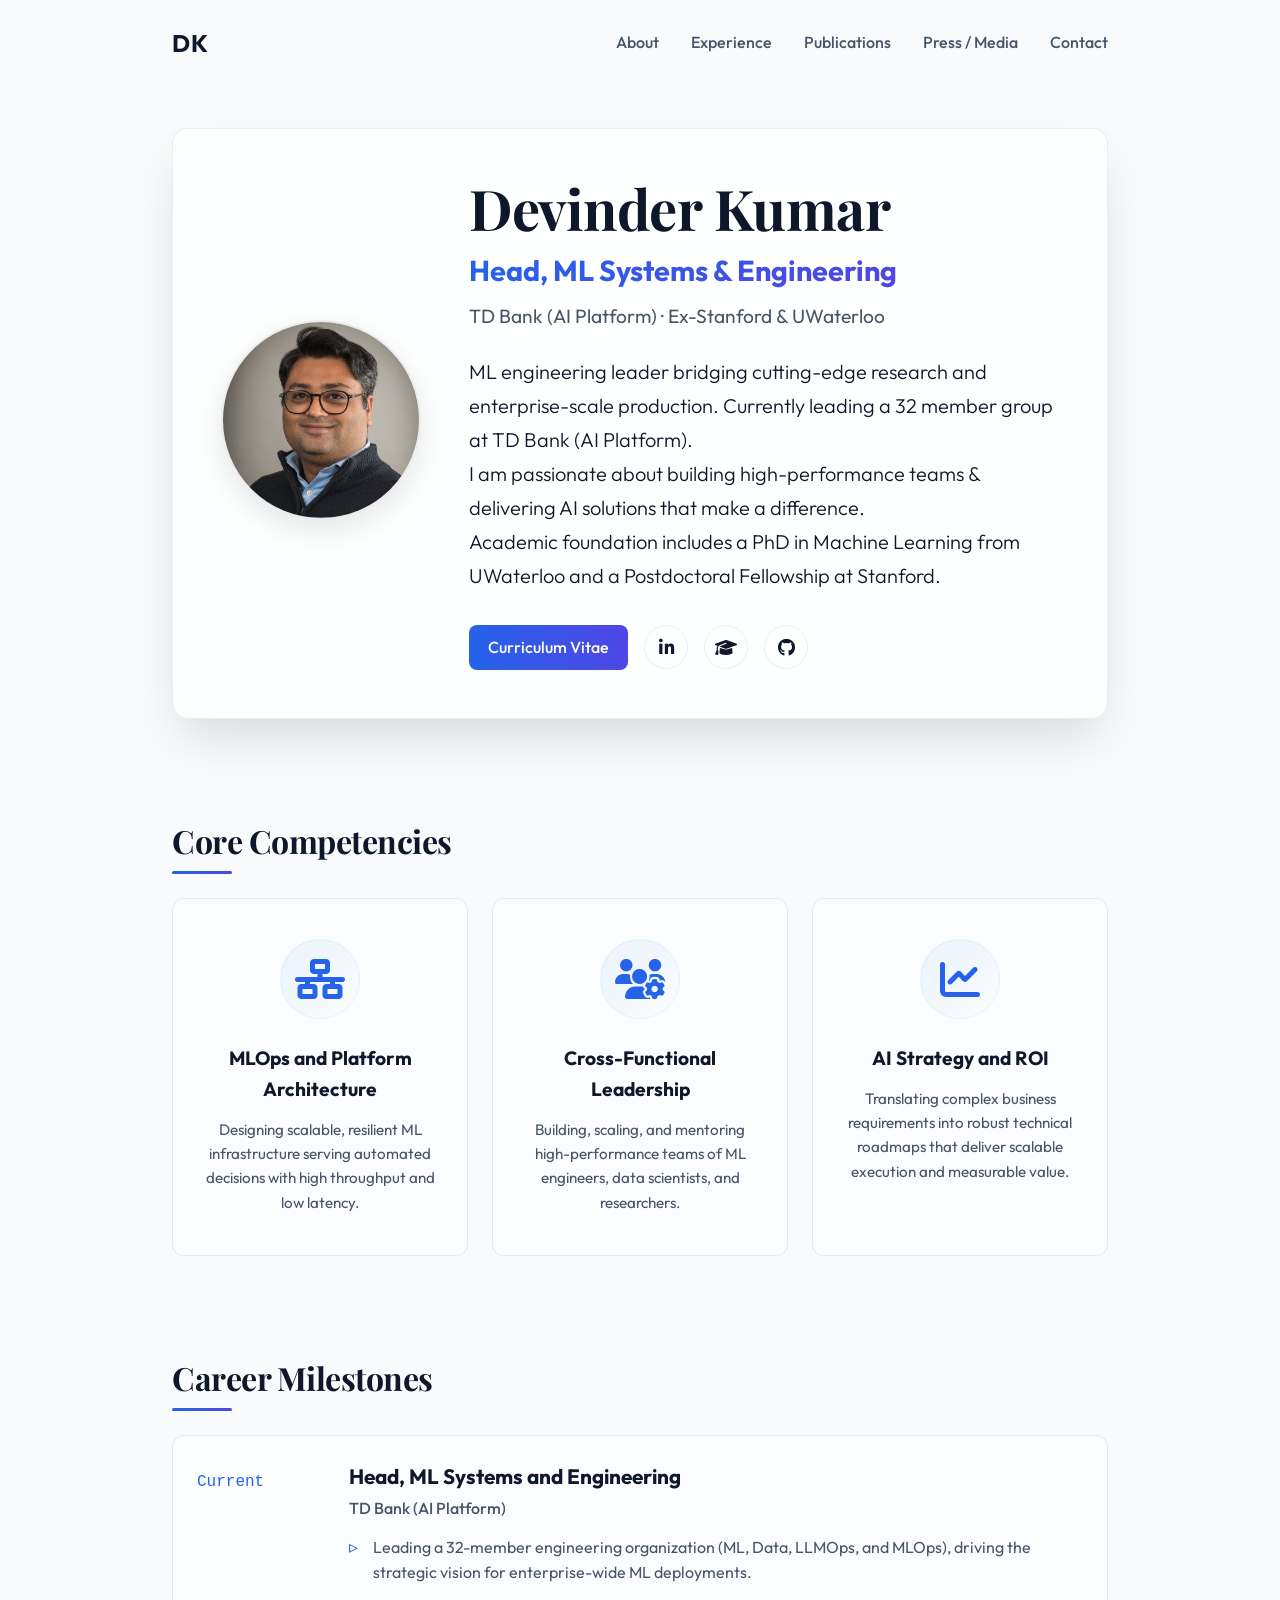
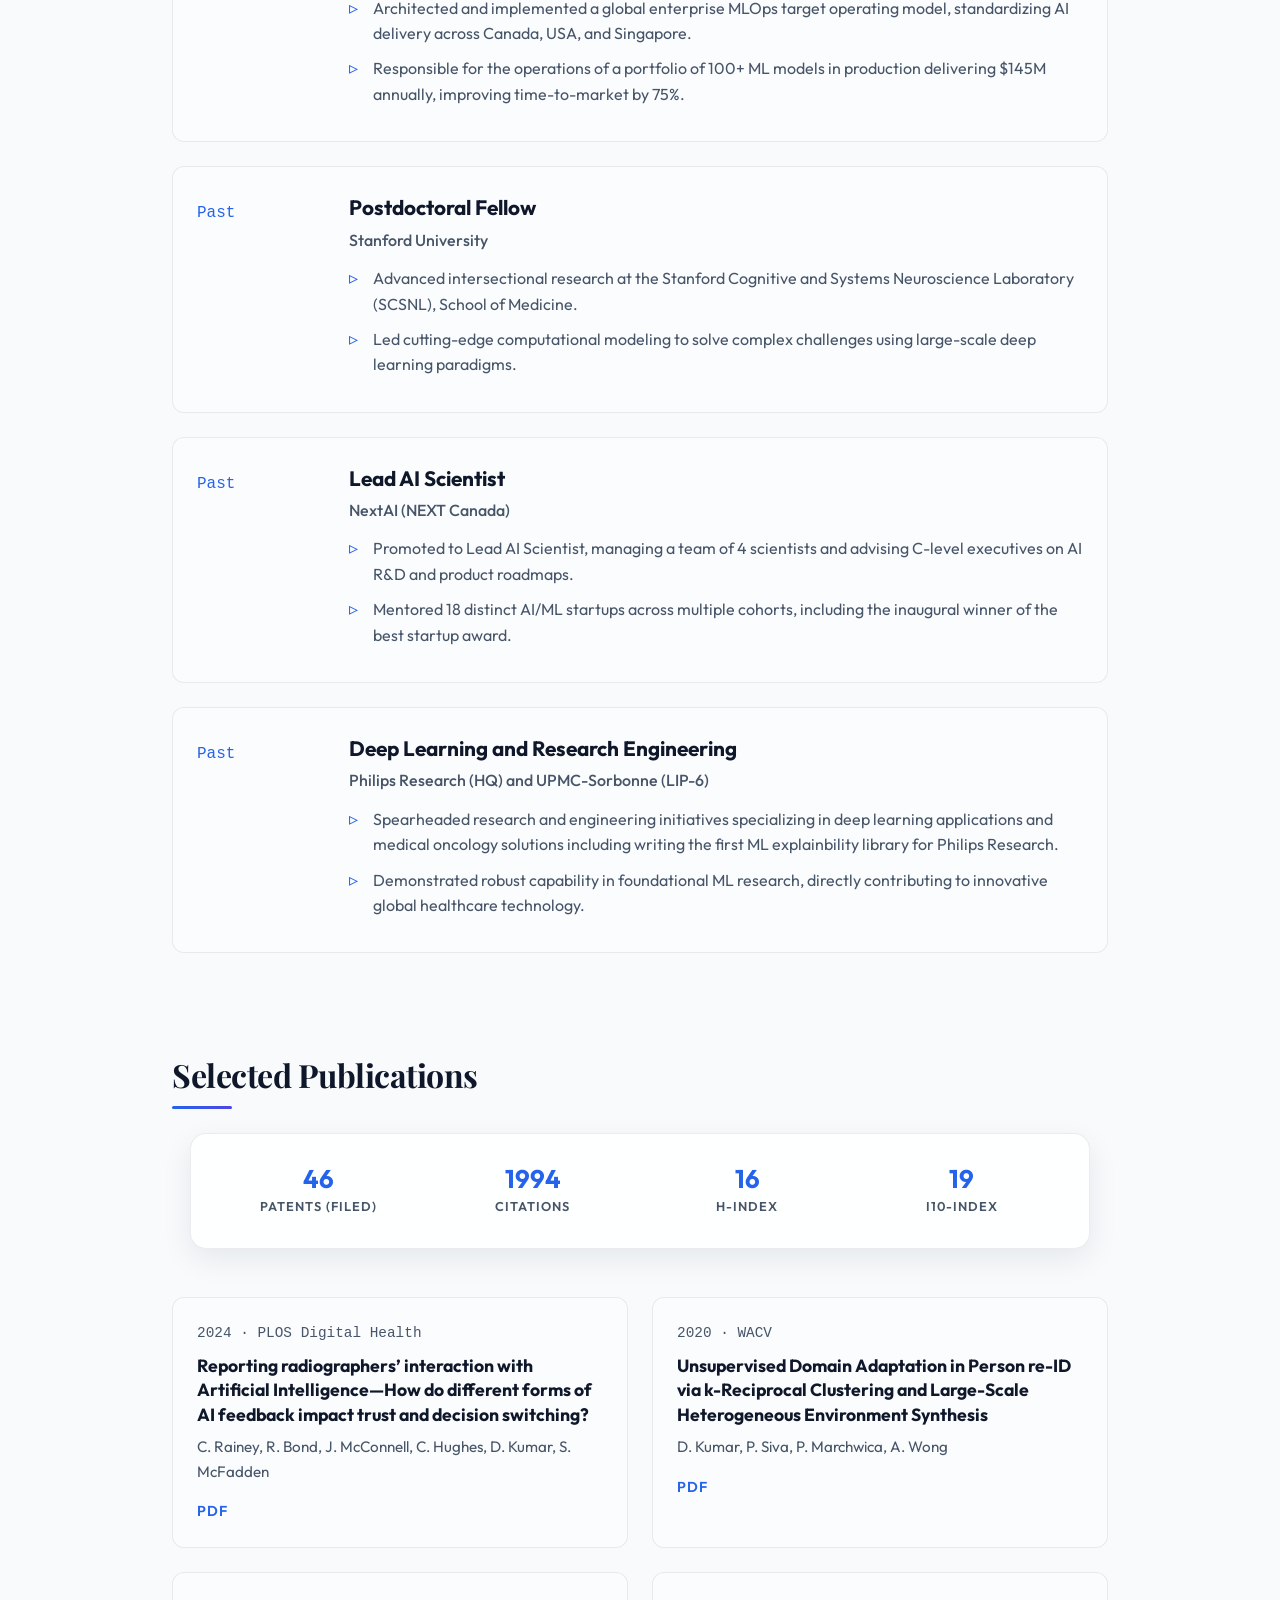
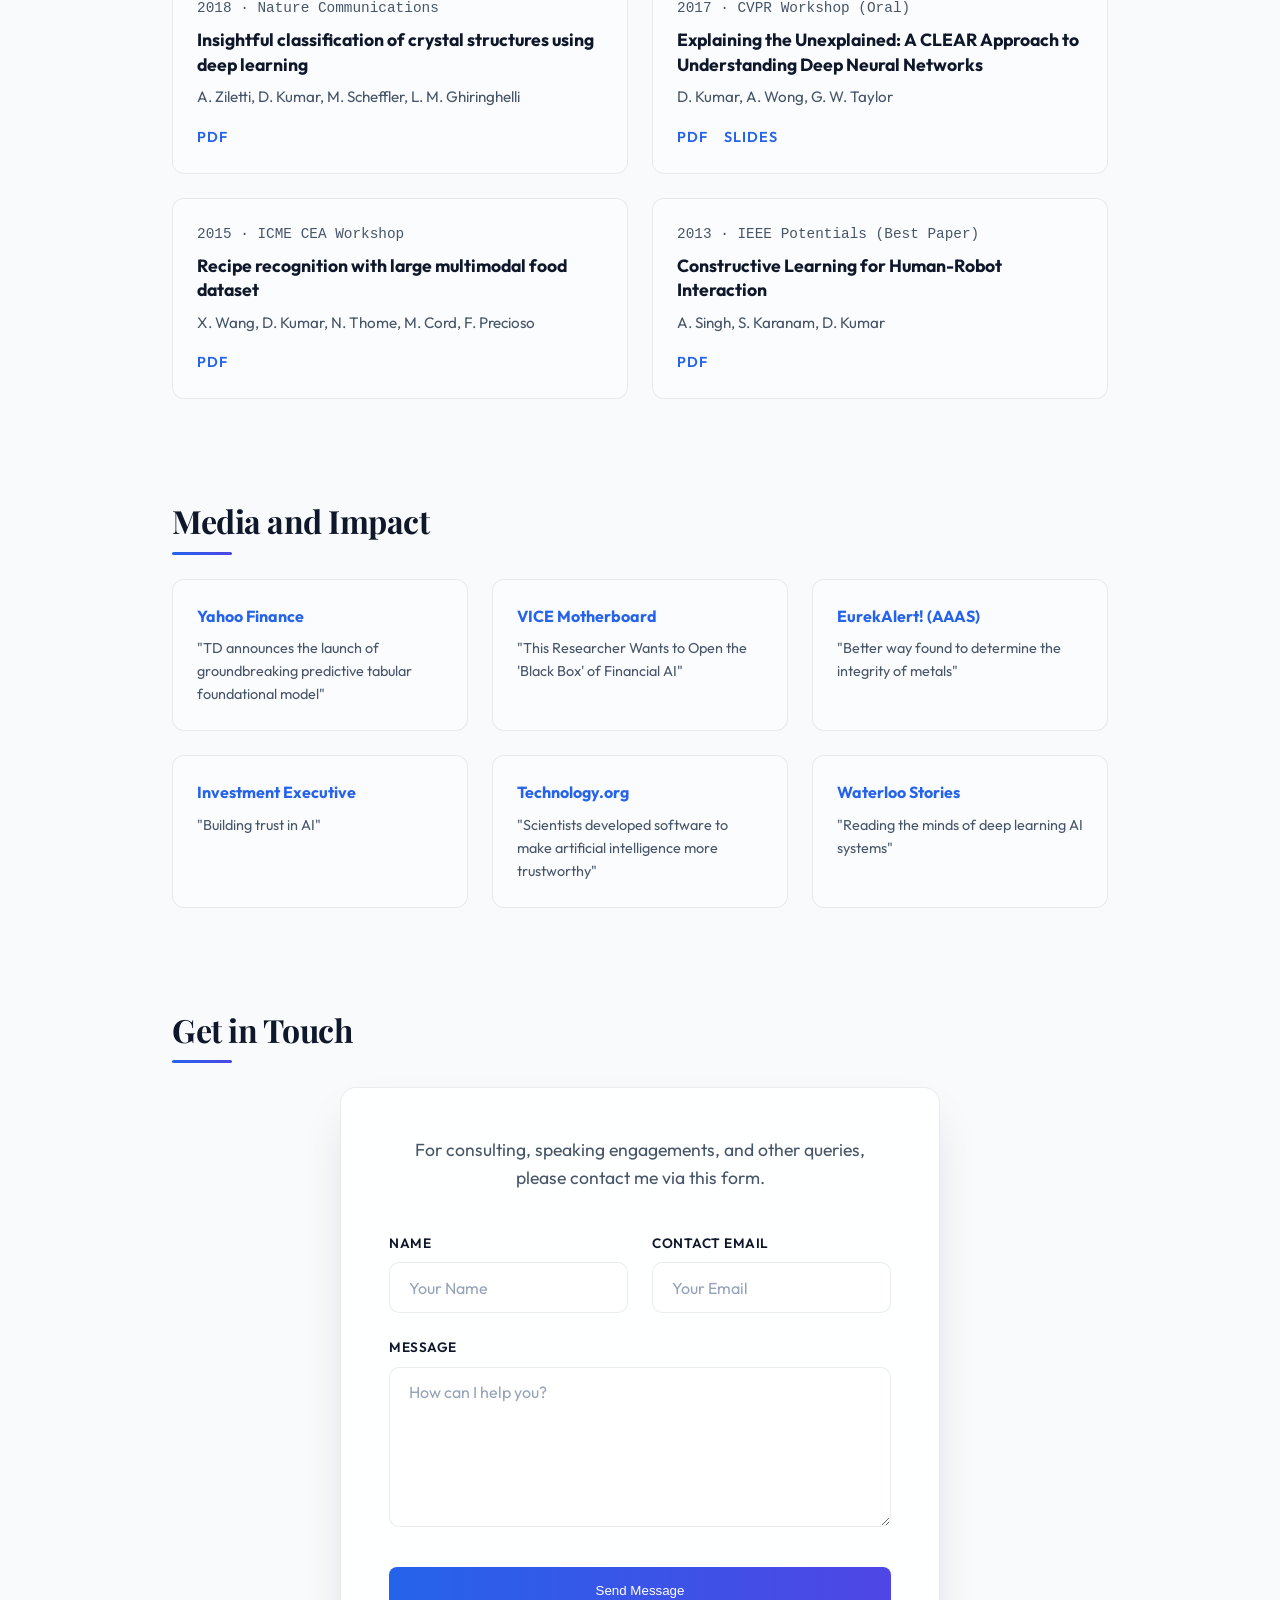
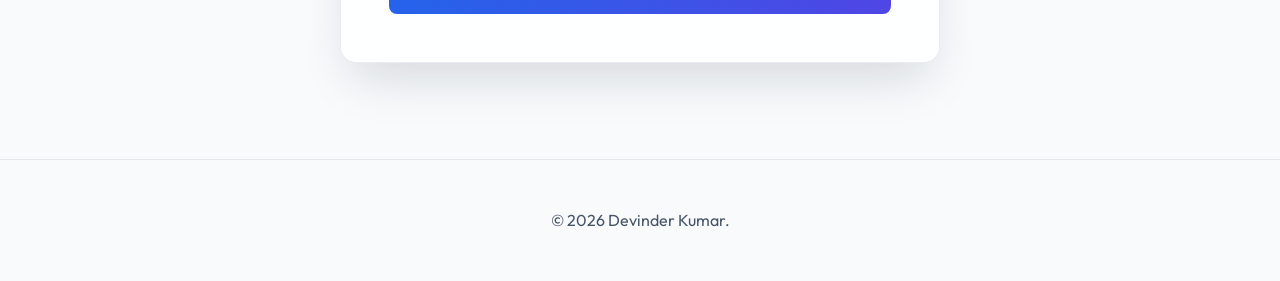
==== commit 7fa1ad4f: "Update professional background in index.html" ====
--- a/index.html
+++ b/index.html
@@ -53,7 +53,7 @@
                 <div class="hero-text">
                     <h1 class="serif-heading">Devinder Kumar</h1>
                     <h2 class="gradient-text">Head, ML Systems & Engineering</h2>
-                    <h3>TD Bank (AI Platform) &middot; Ex-Stanford Postdoc</h3>
+                    <h3>TD Bank (AI Platform) &middot; Ex-Stanford & UWaterloo</h3>
                     <p class="bio executive-summary">
                         ML engineering leader bridging cutting-edge research and enterprise-scale production. Currently
                         leading a 32 member group at TD Bank (AI Platform).
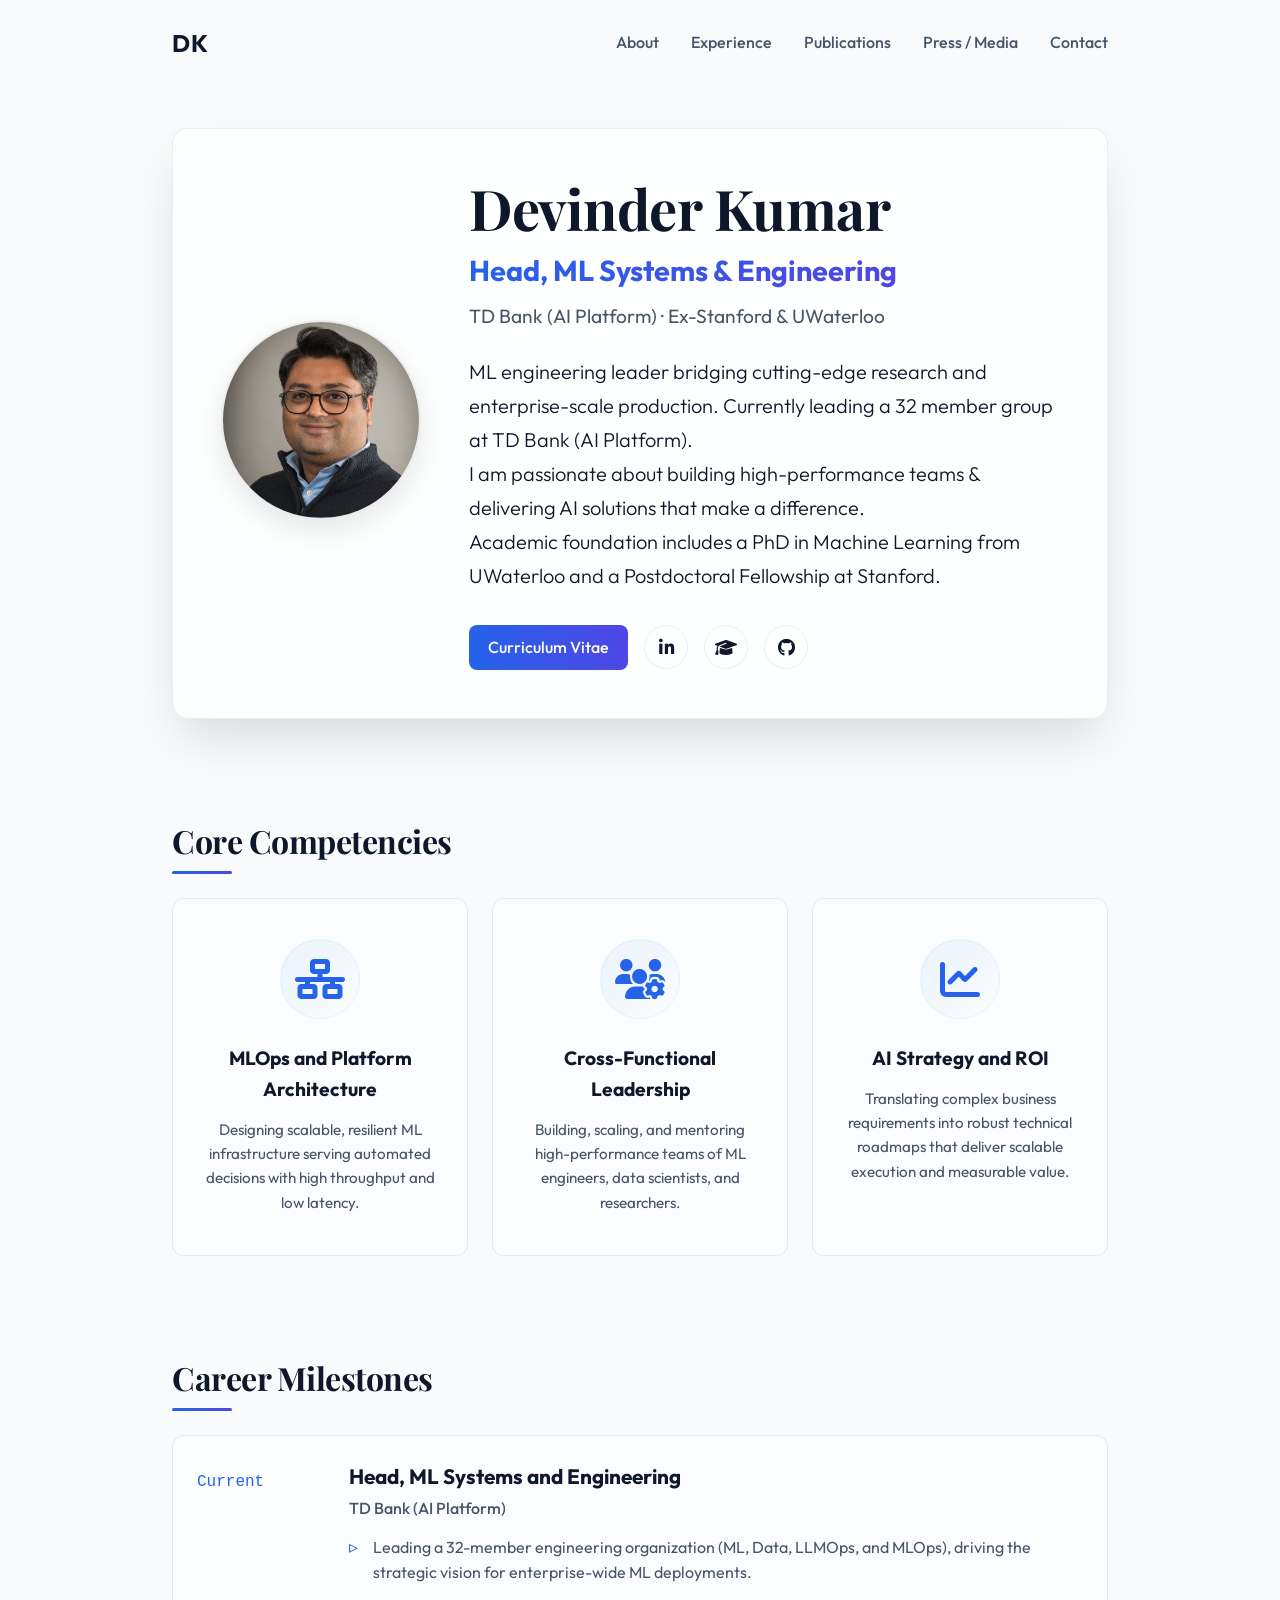
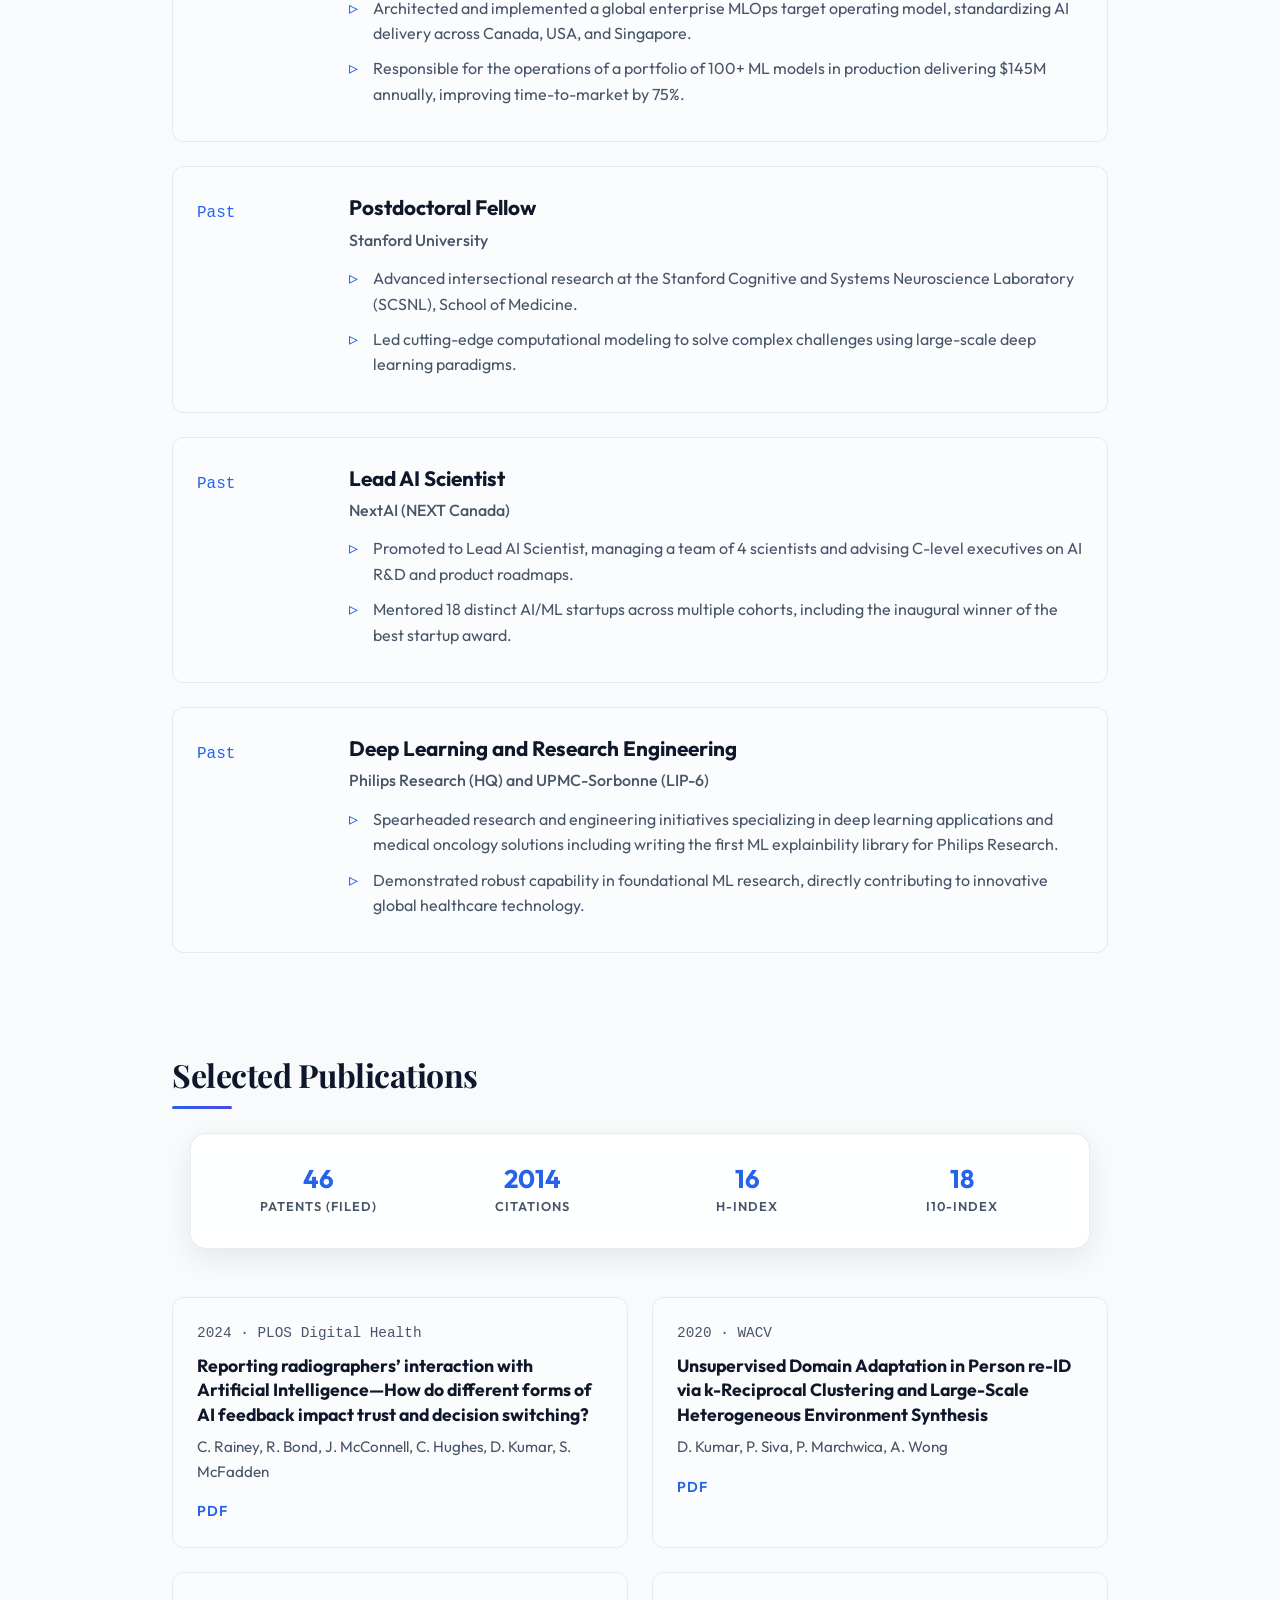
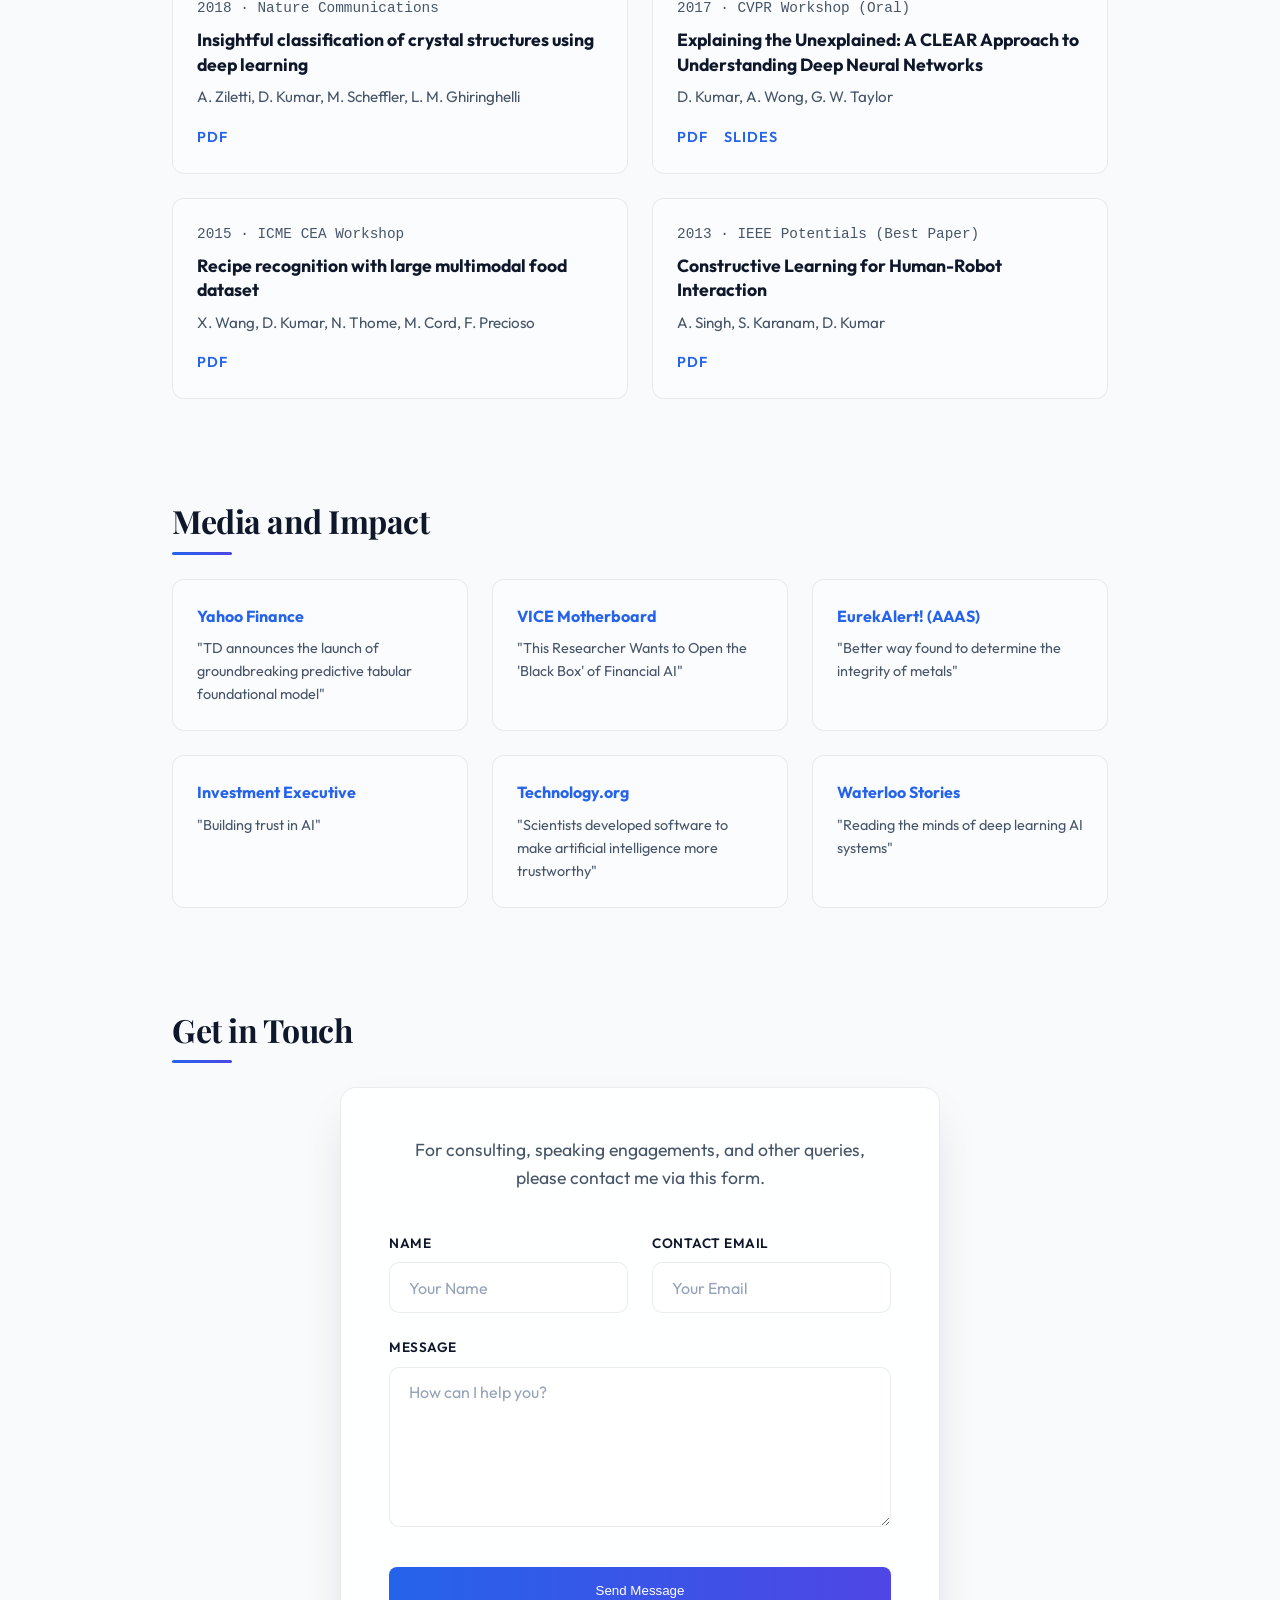
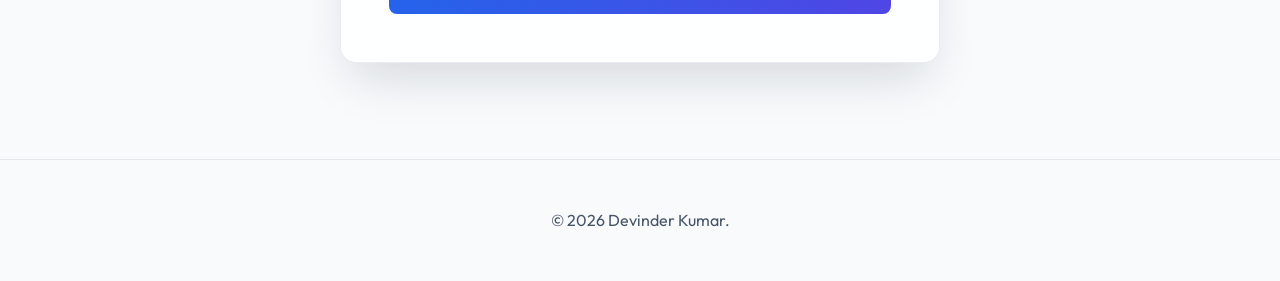
==== commit 66aa3d3e: "Update index.html updating citations number" ====
--- a/index.html
+++ b/index.html
@@ -189,7 +189,7 @@
                     <span class="metrics-label">Patents (filed)</span>
                 </div>
                 <div class="metrics-item">
-                    <span id="citation-count" class="metrics-value">1994</span>
+                    <span id="citation-count" class="metrics-value">2014</span>
                     <span class="metrics-label">Citations</span>
                 </div>
                 <div class="metrics-item">
@@ -197,7 +197,7 @@
                     <span class="metrics-label">H-index</span>
                 </div>
                 <div class="metrics-item">
-                    <span id="i10-index" class="metrics-value">19</span>
+                    <span id="i10-index" class="metrics-value">18</span>
                     <span class="metrics-label">i10-index</span>
                 </div>
             </div>
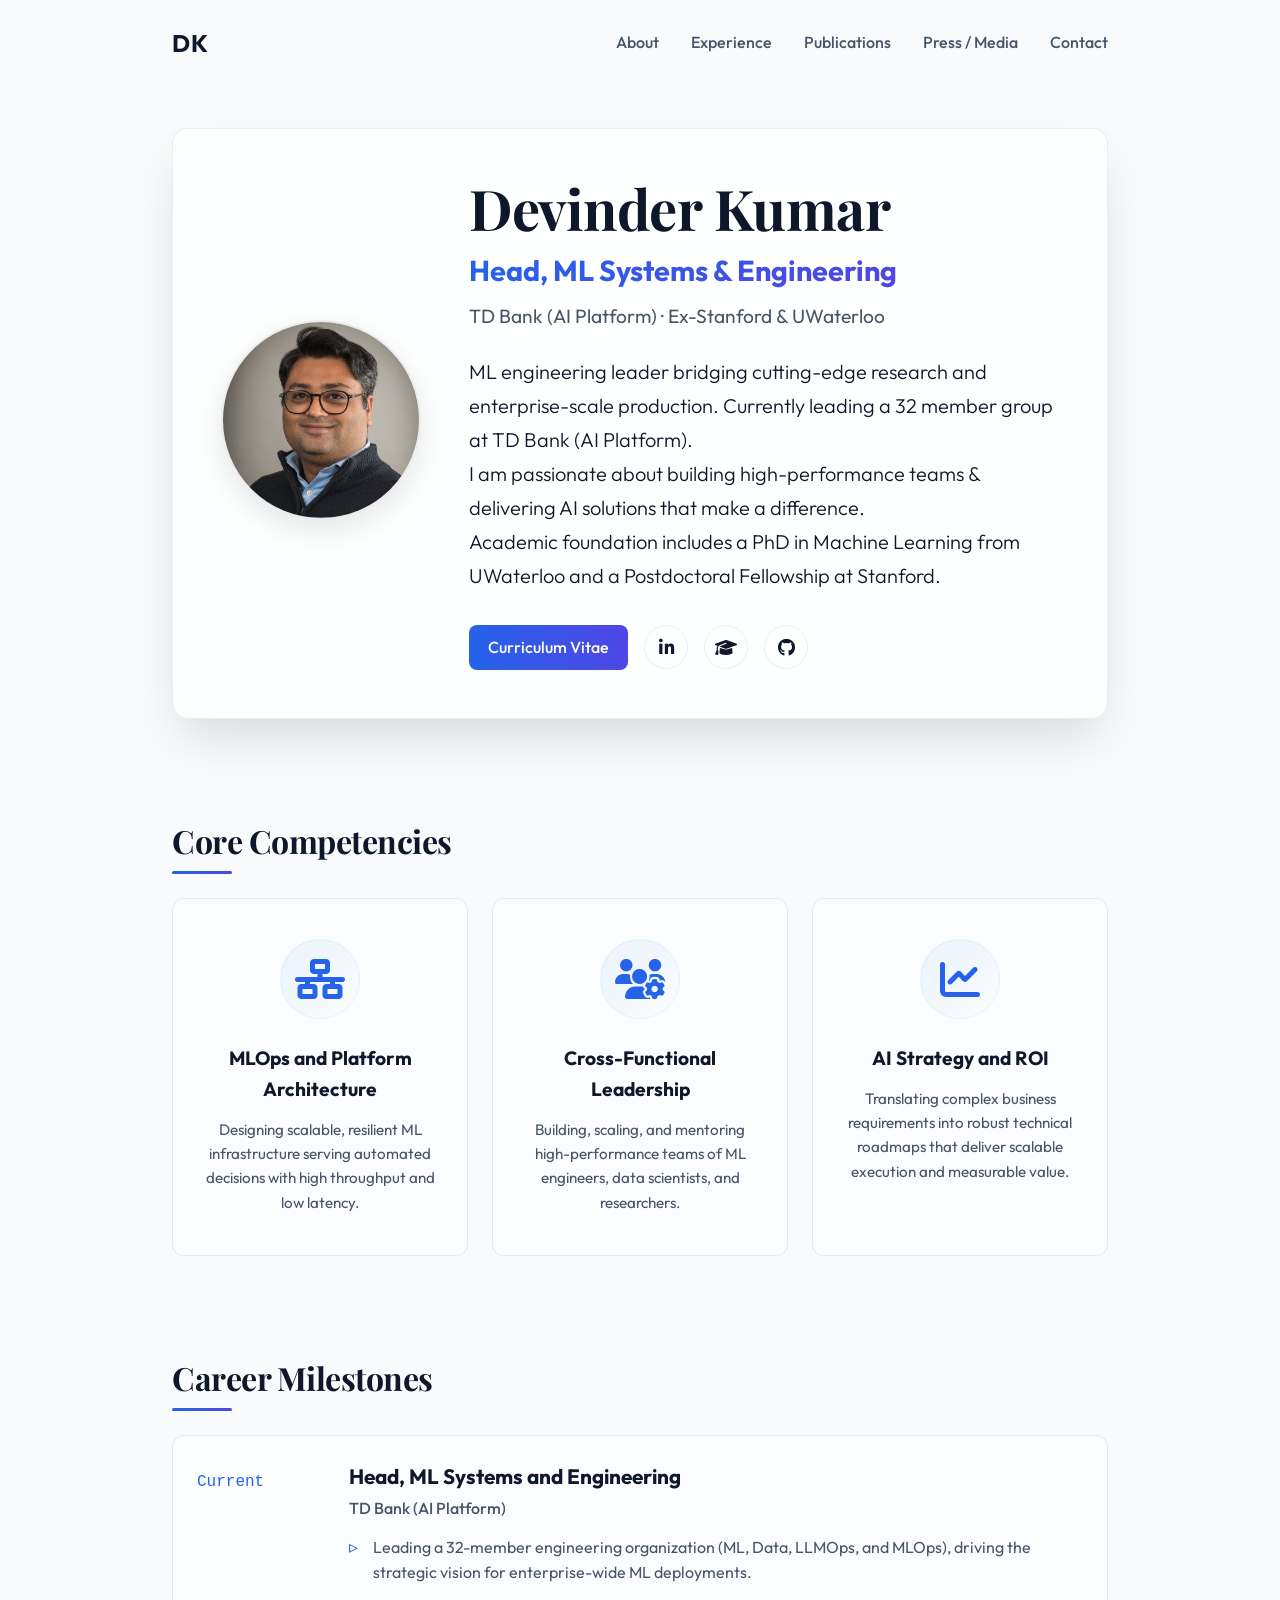
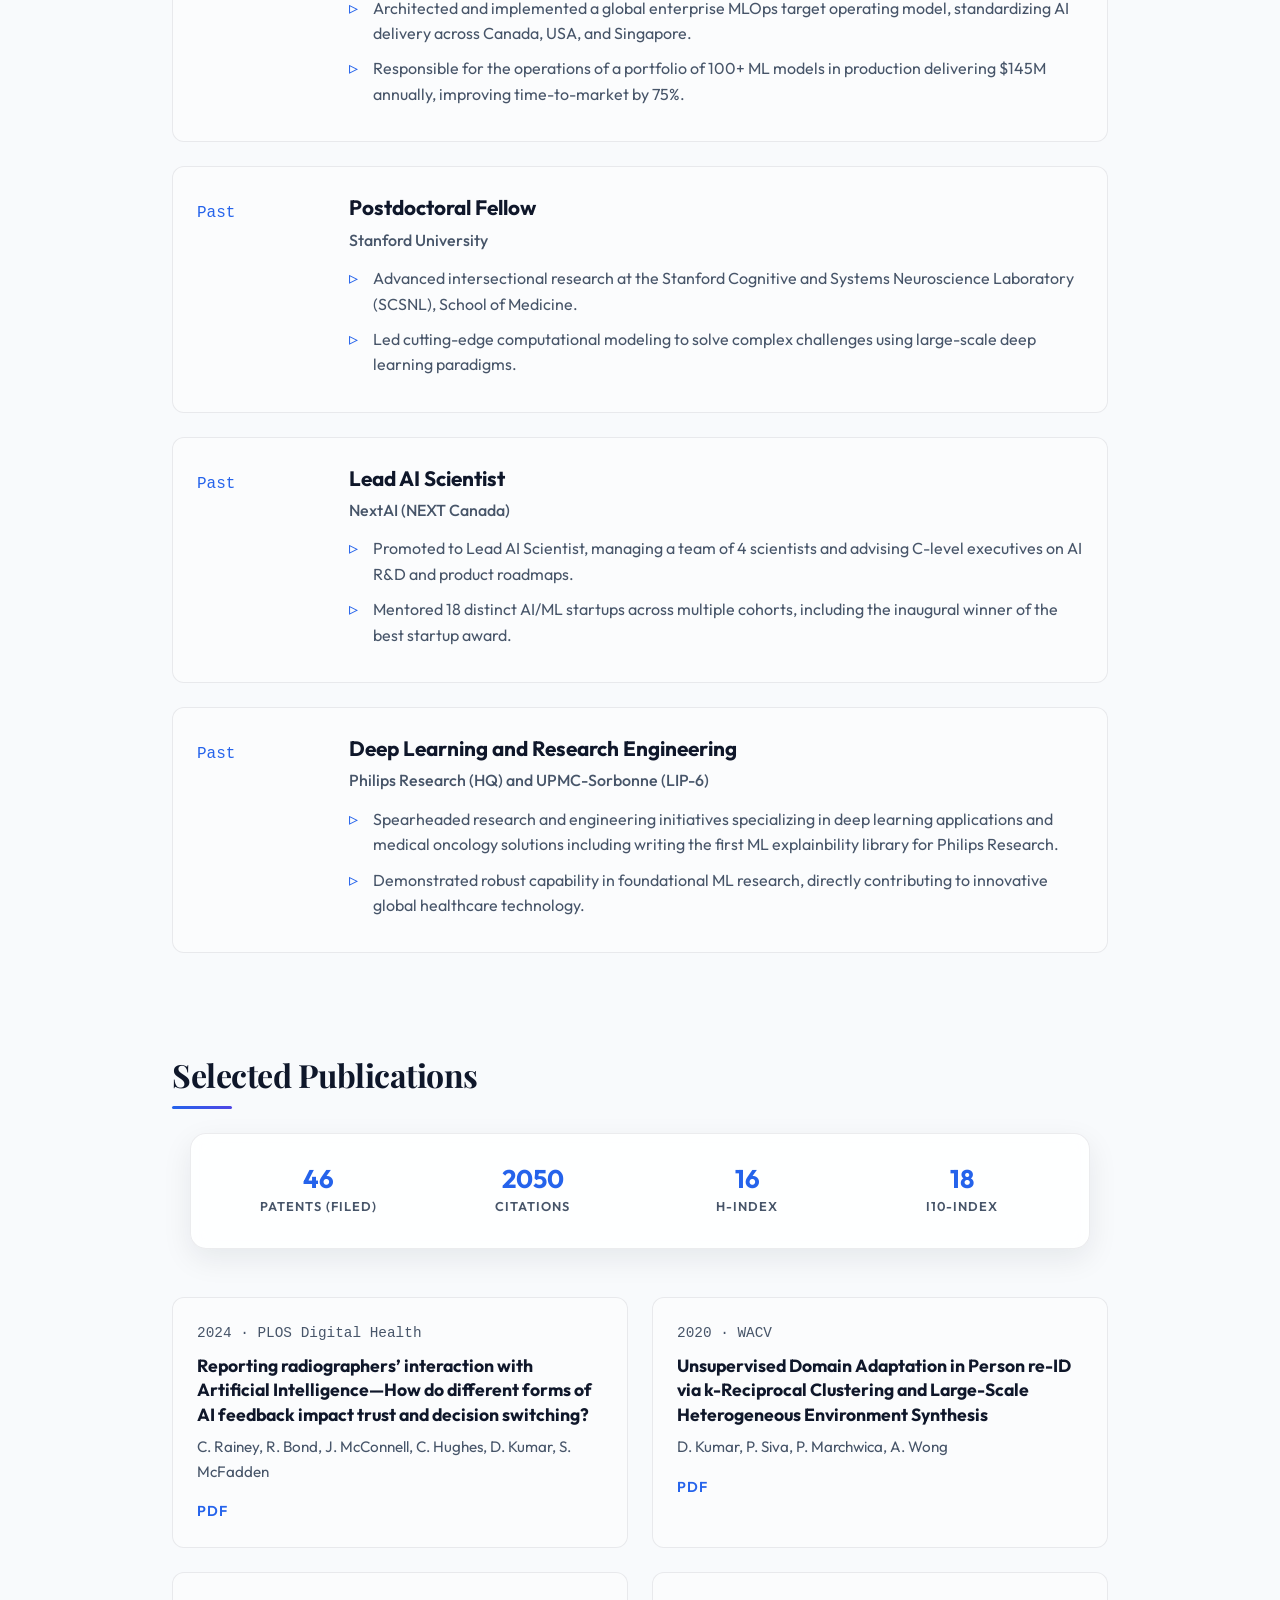
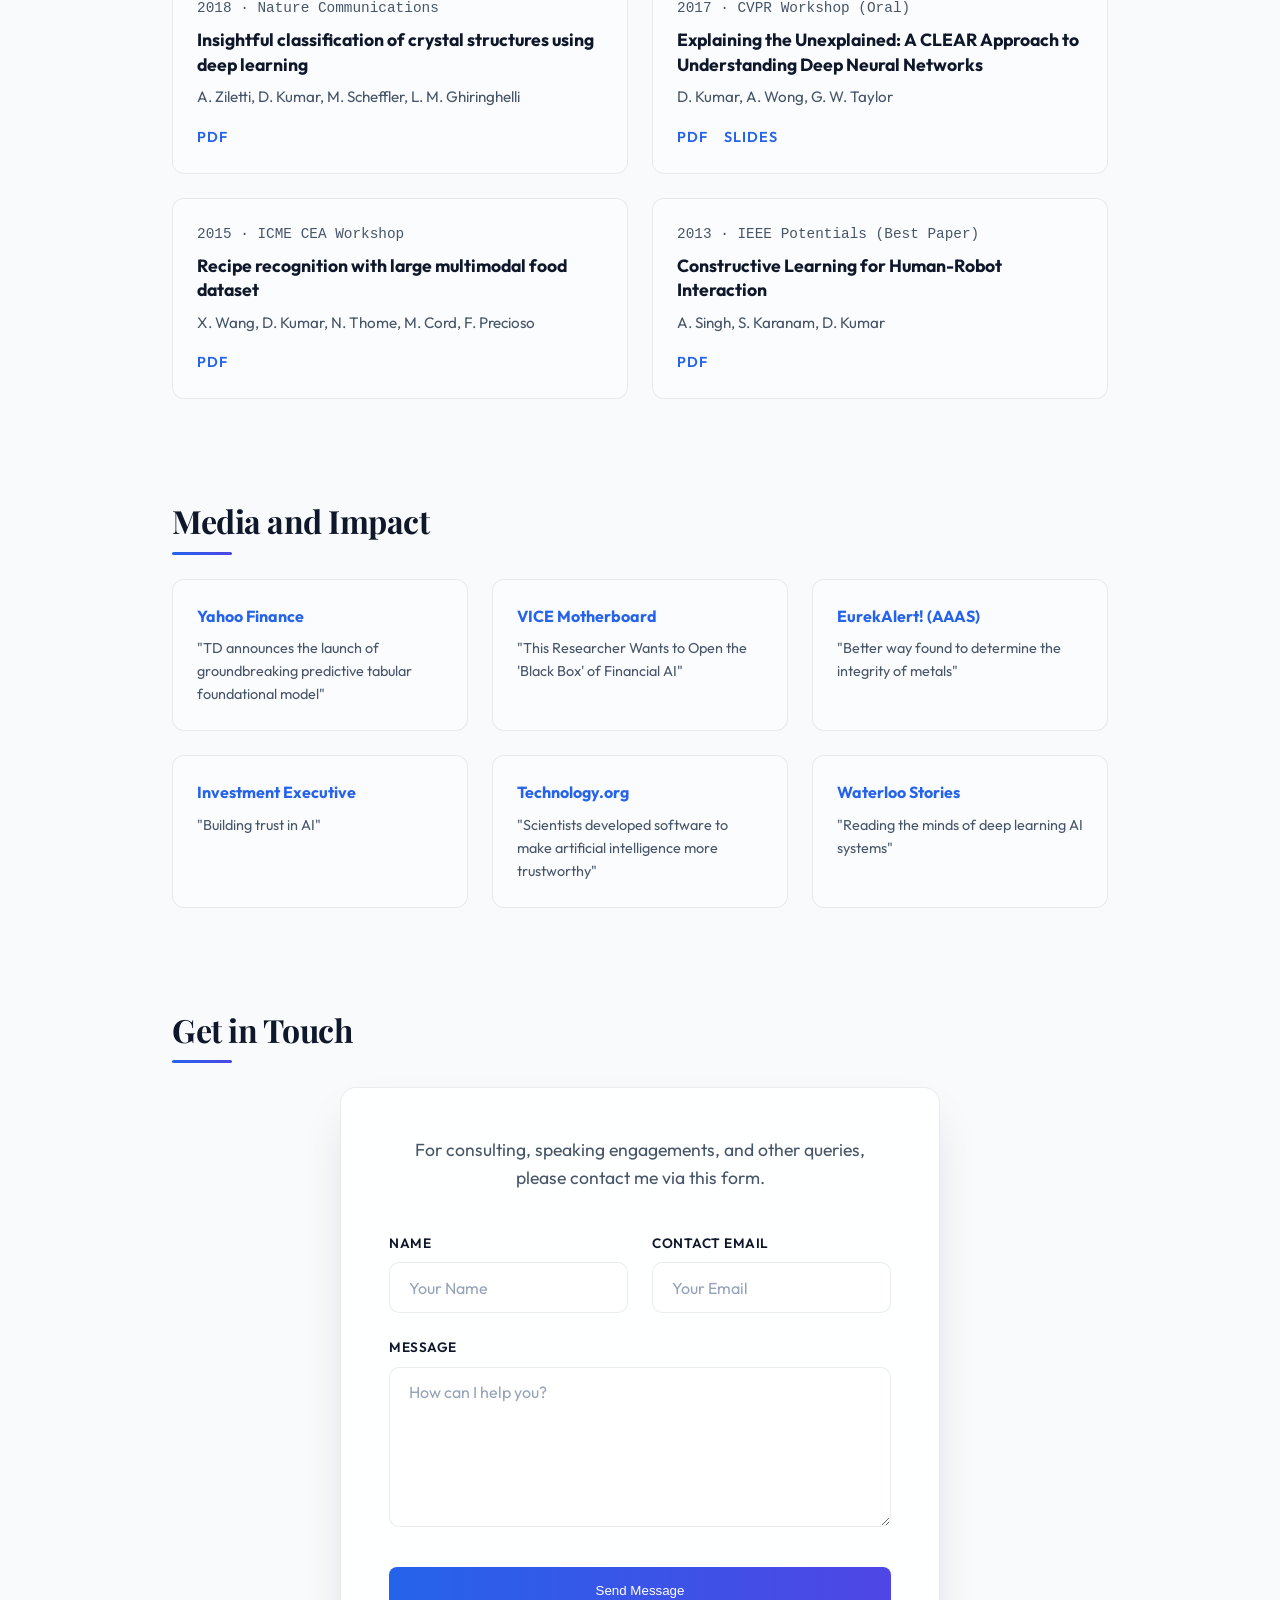
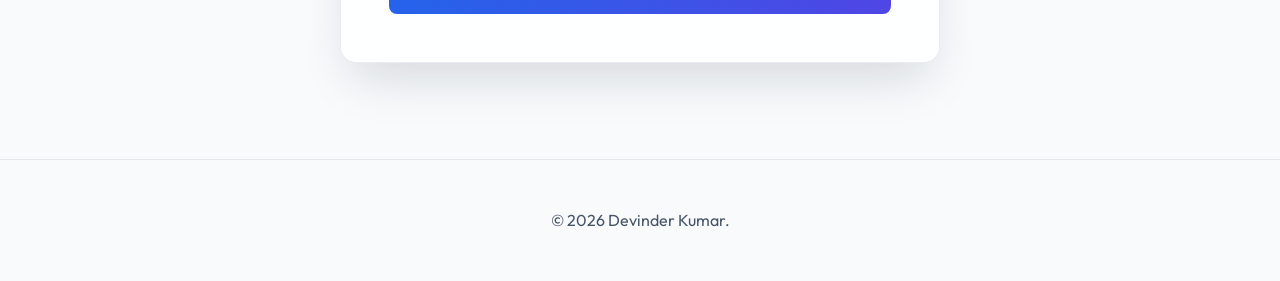
==== commit 329e8e2c: "Update citation count from 2014 to 2050" ====
--- a/index.html
+++ b/index.html
@@ -189,7 +189,7 @@
                     <span class="metrics-label">Patents (filed)</span>
                 </div>
                 <div class="metrics-item">
-                    <span id="citation-count" class="metrics-value">2014</span>
+                    <span id="citation-count" class="metrics-value">2050</span>
                     <span class="metrics-label">Citations</span>
                 </div>
                 <div class="metrics-item">
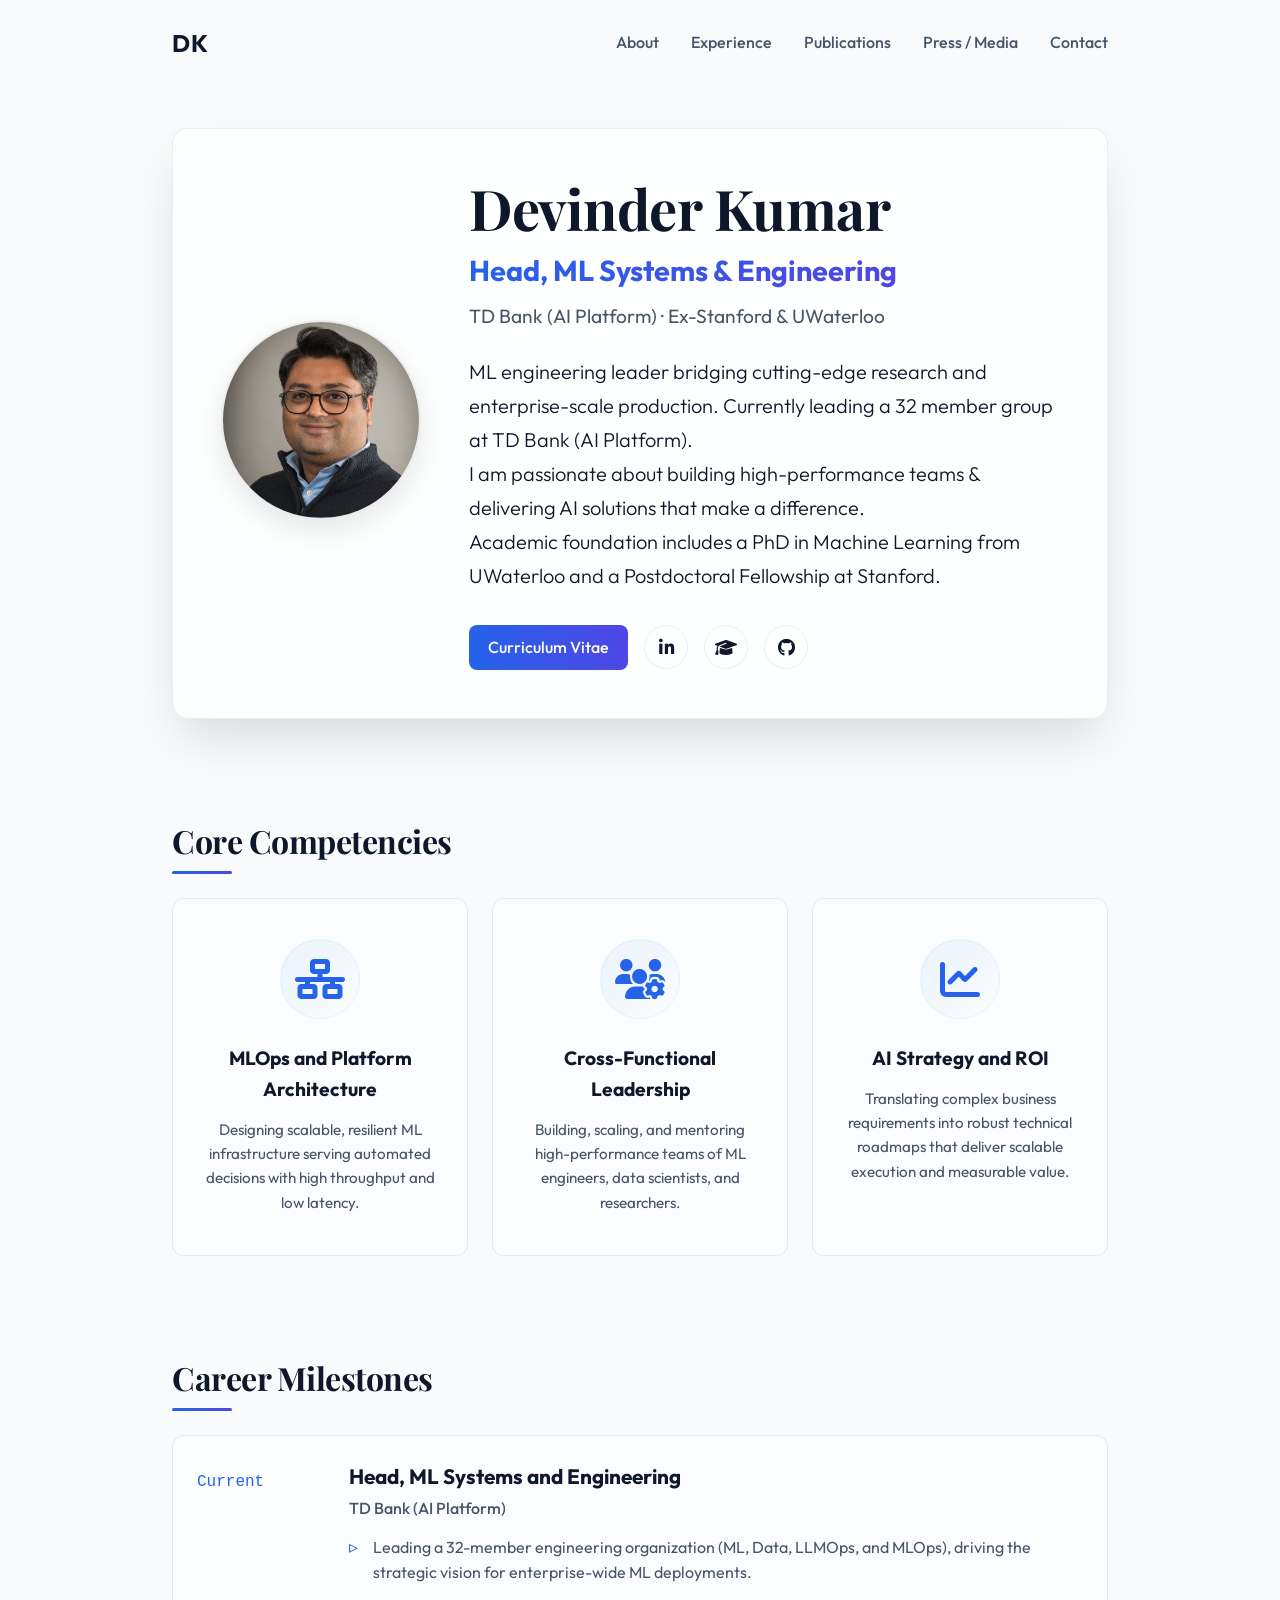
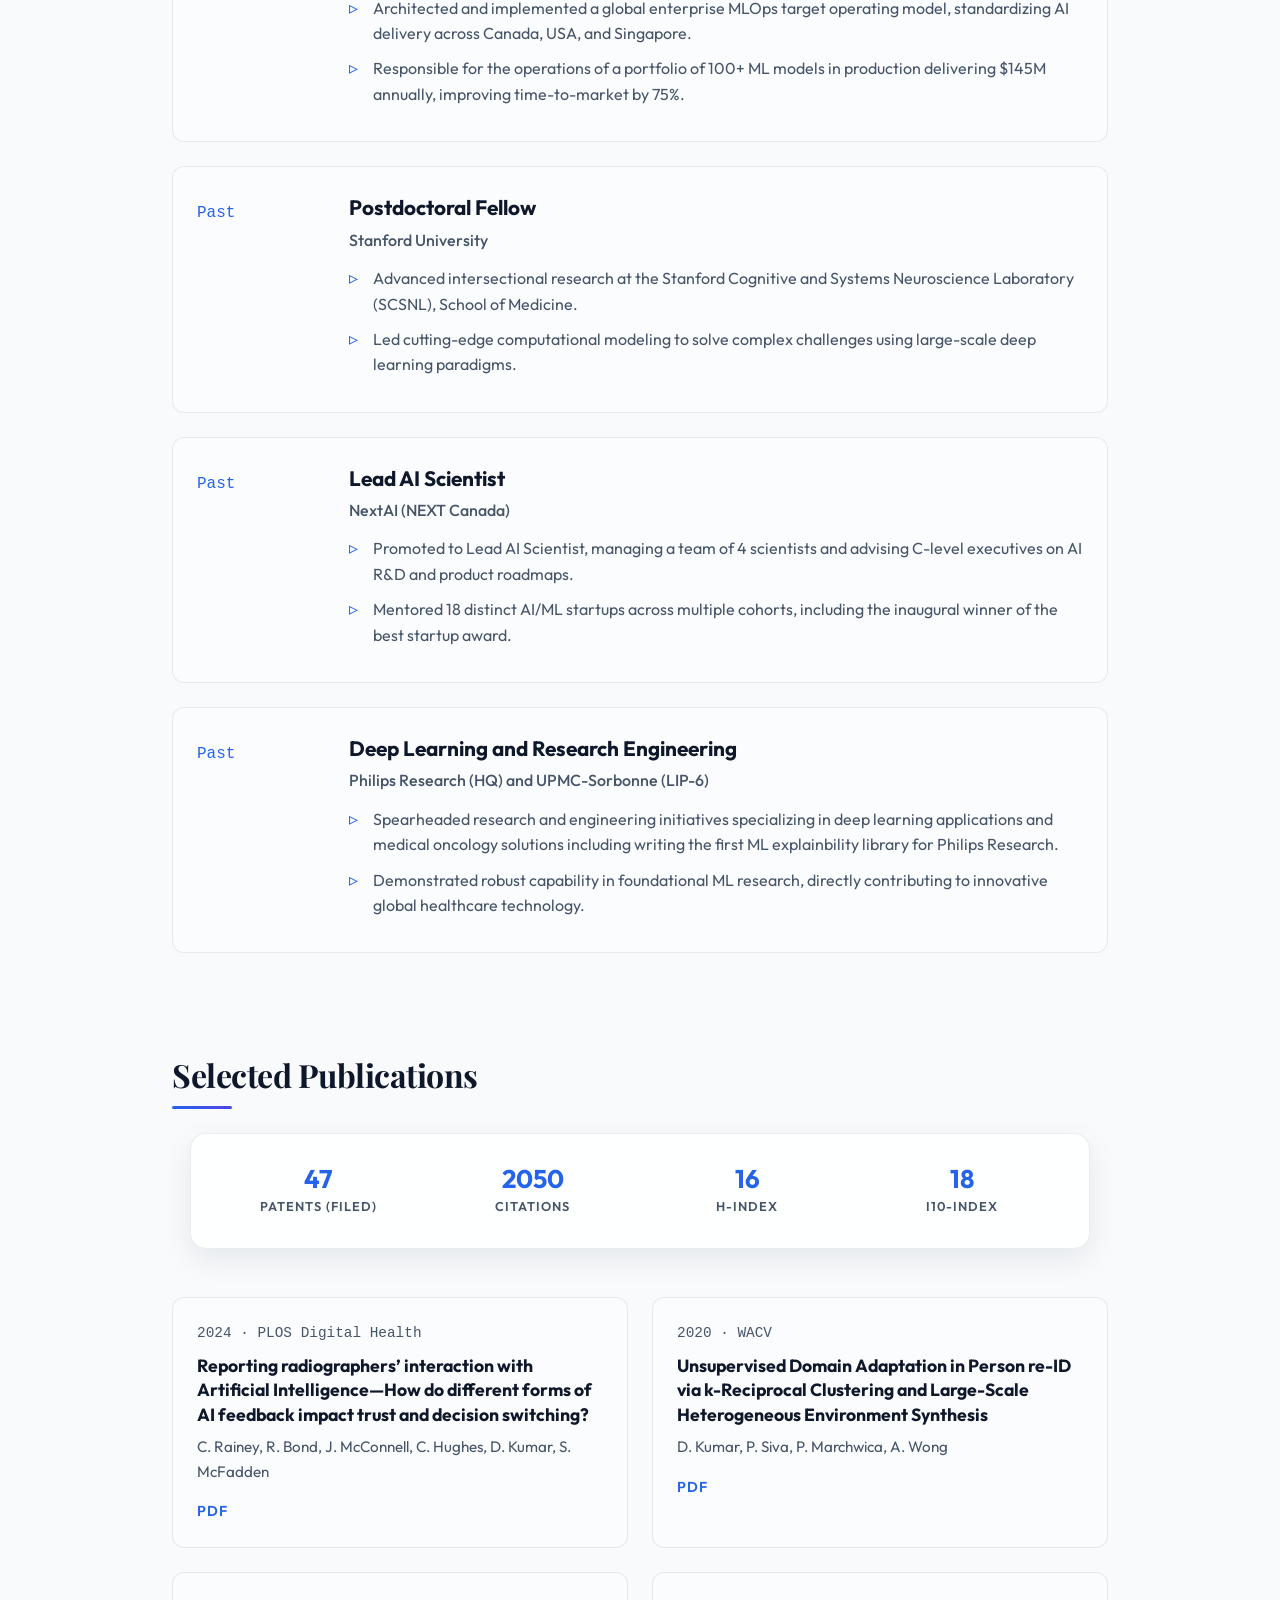
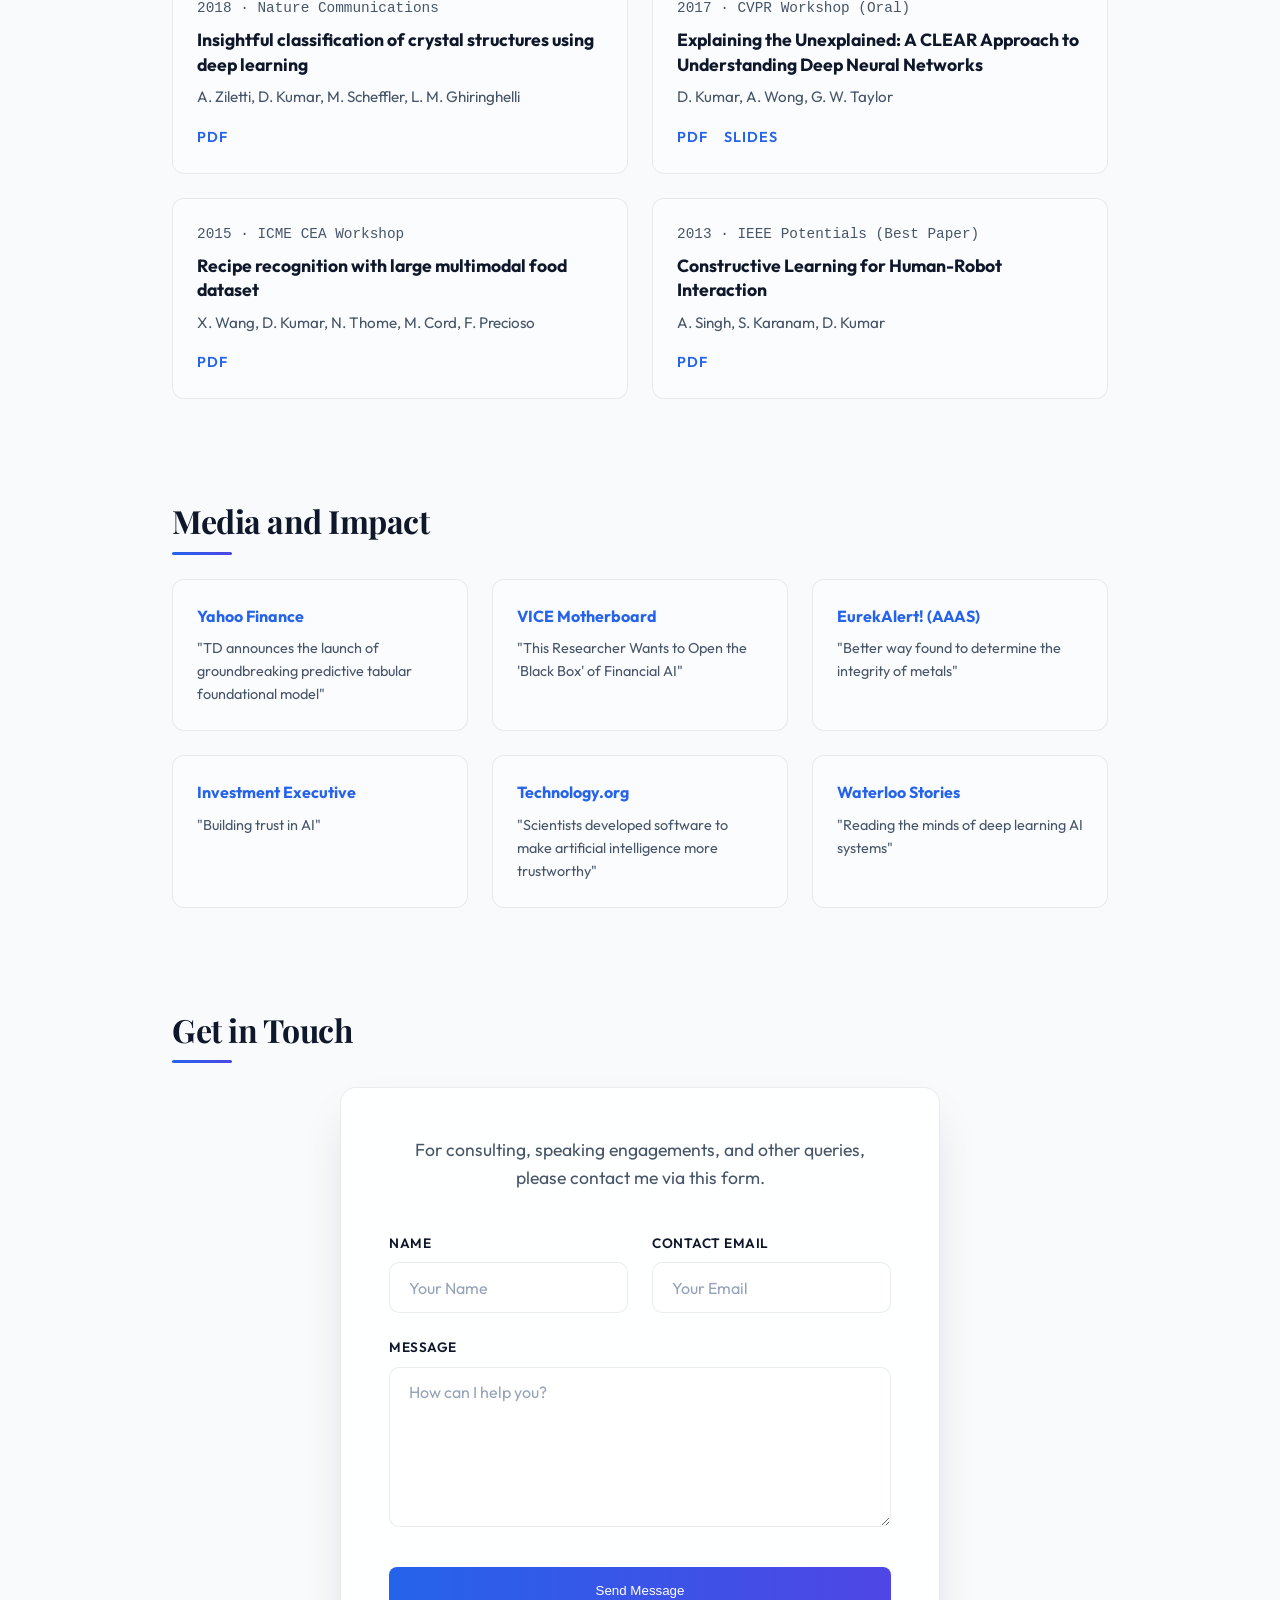
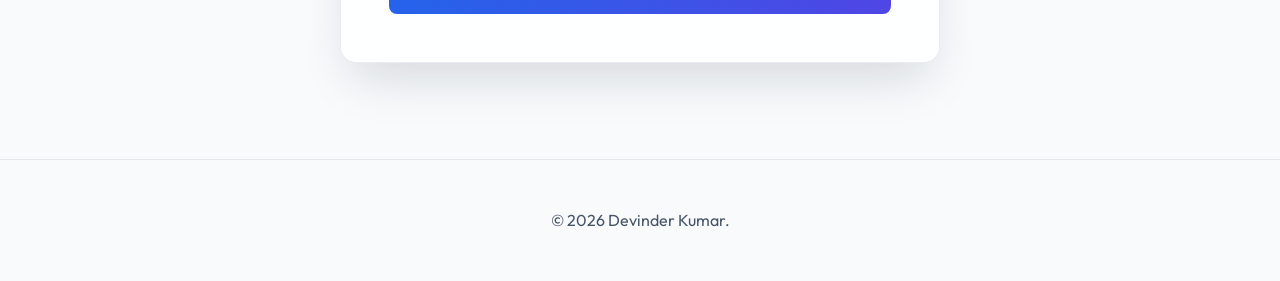
==== commit ad5f293d: "Update patents filed count in publications section Updated the patents filed count from 46 to 47." ====
--- a/index.html
+++ b/index.html
@@ -185,7 +185,7 @@
             <h2 class="section-title serif-heading">Selected Publications</h2>
             <div class="metrics-bar">
                 <div class="metrics-item">
-                    <span class="metrics-value">46</span>
+                    <span class="metrics-value">47</span>
                     <span class="metrics-label">Patents (filed)</span>
                 </div>
                 <div class="metrics-item">
